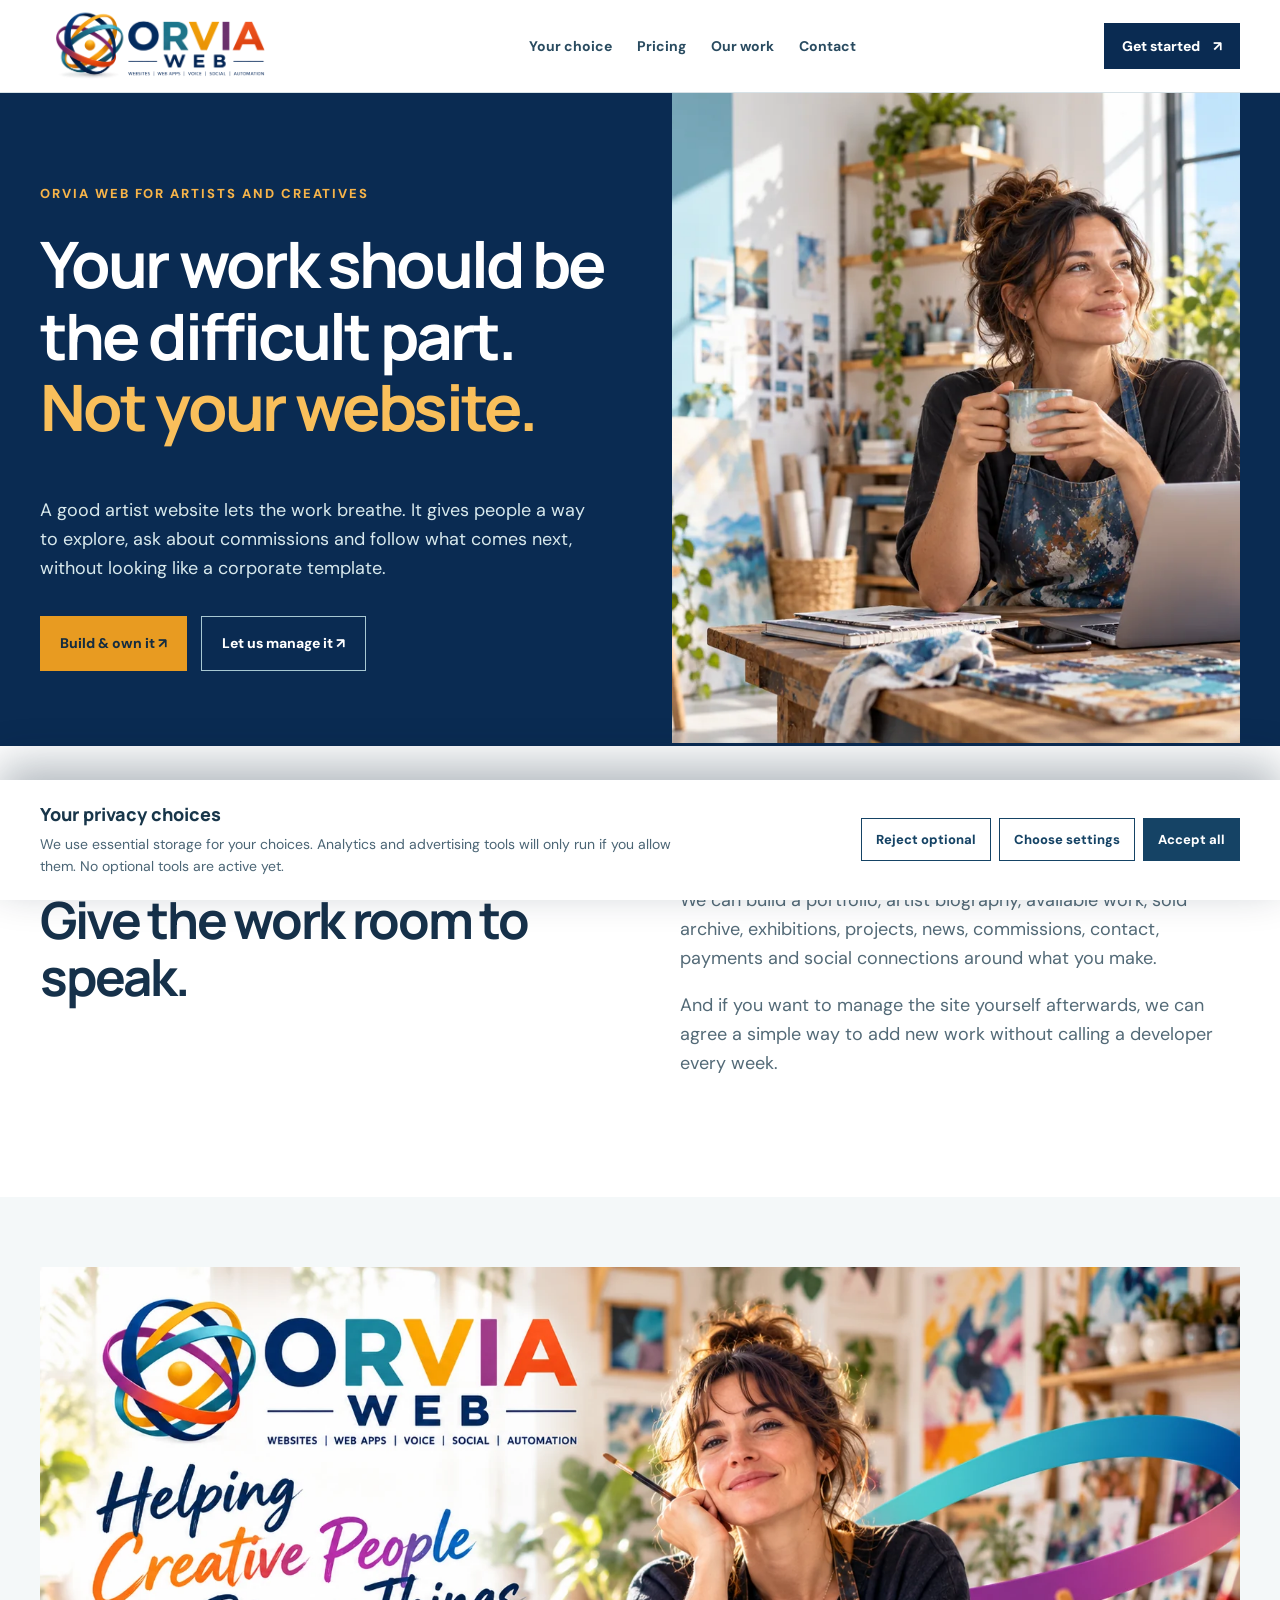
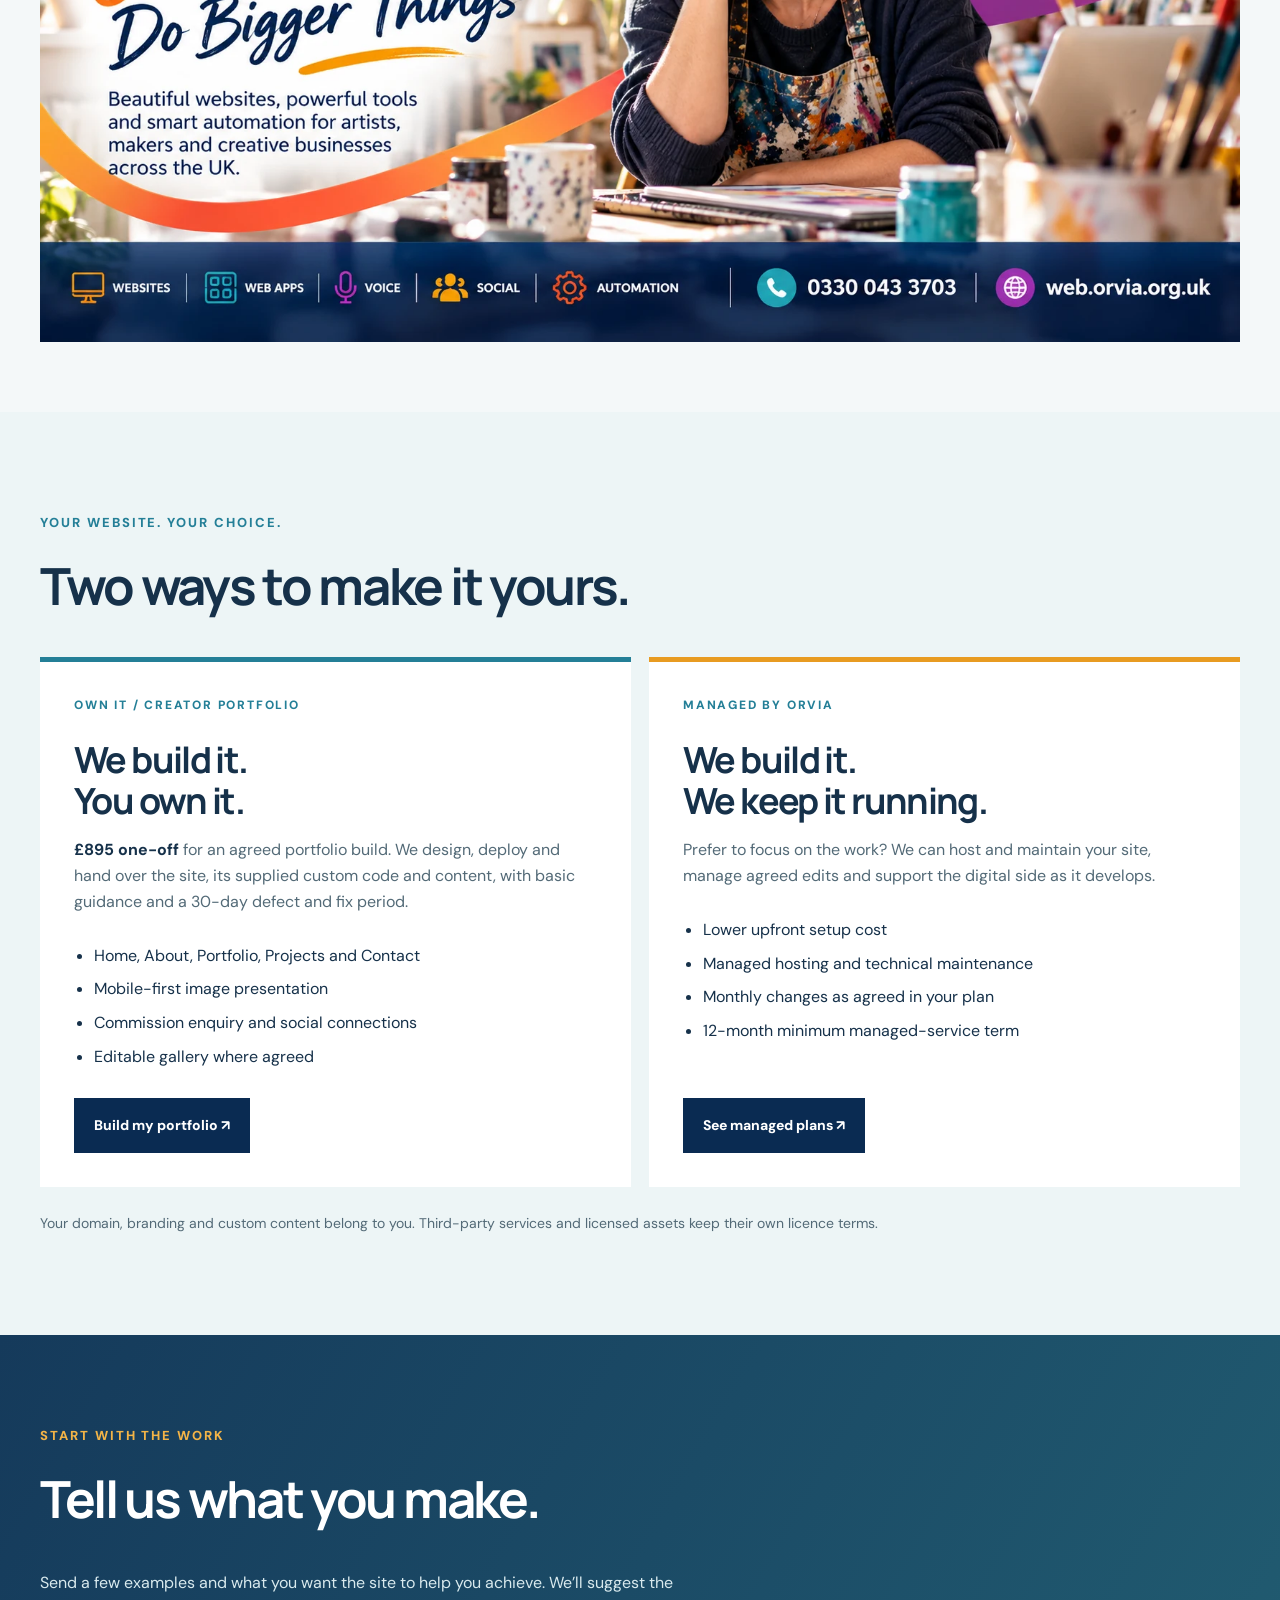
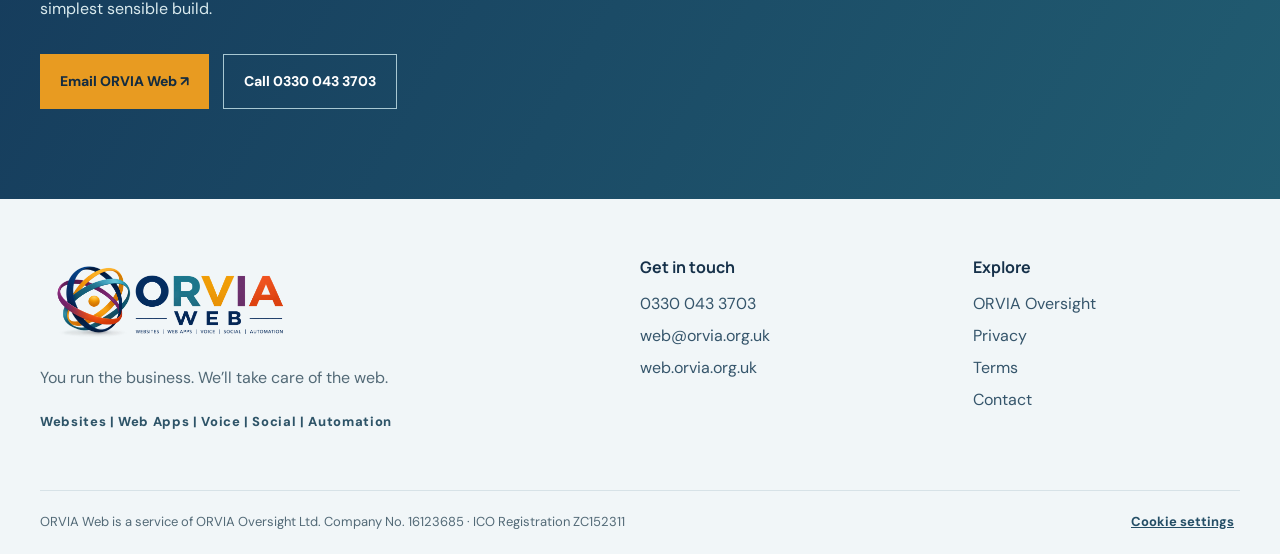
==== artists/index.html @ 0a6bf9ce "Add files via upload" ====
<!doctype html><html lang="en-GB"><head><meta charset="utf-8"><meta name="viewport" content="width=device-width,initial-scale=1"><meta name="theme-color" content="#ffffff"><meta name="description" content="Artist and creative portfolio websites built around the work. Own your site outright or let ORVIA Web manage it for you."><title>Artist & Creative Websites | ORVIA Web</title><link rel="icon" href="../favicon.svg" type="image/svg+xml"><link rel="preconnect" href="https://fonts.googleapis.com"><link rel="preconnect" href="https://fonts.gstatic.com" crossorigin><link href="https://fonts.googleapis.com/css2?family=DM+Sans:wght@400;500;600;700&family=Manrope:wght@400;500;600;700;800&display=swap" rel="stylesheet"><link rel="stylesheet" href="../style.css"></head><body><a class="skip" href="#main">Skip to content</a><header class="site-header"><div class="shell nav-wrap"><a class="brand" href="../" aria-label="ORVIA Web homepage"><img src="../images/orvia-web-logo.png" alt="ORVIA Web — Websites, Web Apps, Voice, Social, Automation" width="2048" height="682"></a><nav aria-label="Main navigation"><a href="../#choices">Your choice</a><a href="../#pricing">Pricing</a><a href="../#work">Our work</a><a href="../#contact">Contact</a></nav><a class="header-cta" href="../#contact">Get started <span aria-hidden="true">↗</span></a></div></header><main id="main"><section class="artist-hero"><div class="shell artist-hero-grid"><div><p class="eyebrow">ORVIA Web for artists and creatives</p><h1>Your work should be the difficult part.<br><em>Not your website.</em></h1><p>A good artist website lets the work breathe. It gives people a way to explore, ask about commissions and follow what comes next, without looking like a corporate template.</p><div class="actions"><a class="button primary" href="#own">Build &amp; own it ↗</a><a class="button light-outline" href="#managed">Let us manage it ↗</a></div></div><img src="../images/creative.webp" alt="Independent artist working from a bright creative studio." width="1672" height="941" fetchpriority="high"></div></section><section class="section artist-intro"><div class="shell intro-grid"><div><p class="eyebrow">A portfolio that can grow with you</p><h2>Give the work room to speak.</h2></div><div><p>We can build a portfolio, artist biography, available work, sold archive, exhibitions, projects, news, commissions, contact, payments and social connections around what you make.</p><p>And if you want to manage the site yourself afterwards, we can agree a simple way to add new work without calling a developer every week.</p></div></div></section><section class="visual-band"><div class="shell"><img src="../images/branded-creative.webp" alt="ORVIA Web graphic: Helping Creative People Do Bigger Things." width="1672" height="941" loading="lazy"></div></section><section class="section artist-routes"><div class="shell"><p class="eyebrow">Your website. Your choice.</p><h2>Two ways to make it yours.</h2><div class="choice-grid artist-choice"><article id="own"><span>OWN IT / CREATOR PORTFOLIO</span><h3>We build it.<br>You own it.</h3><p><strong>£895 one-off</strong> for an agreed portfolio build. We design, deploy and hand over the site, its supplied custom code and content, with basic guidance and a 30-day defect and fix period.</p><ul><li>Home, About, Portfolio, Projects and Contact</li><li>Mobile-first image presentation</li><li>Commission enquiry and social connections</li><li>Editable gallery where agreed</li></ul><a class="button dark" href="mailto:web@orvia.org.uk?subject=Artist%20portfolio%20%E2%80%94%20Own%20It">Build my portfolio ↗</a></article><article id="managed"><span>MANAGED BY ORVIA</span><h3>We build it.<br>We keep it running.</h3><p>Prefer to focus on the work? We can host and maintain your site, manage agreed edits and support the digital side as it develops.</p><ul><li>Lower upfront setup cost</li><li>Managed hosting and technical maintenance</li><li>Monthly changes as agreed in your plan</li><li>12-month minimum managed-service term</li></ul><a class="button dark" href="../#managed">See managed plans ↗</a></article></div><p class="ownership-note">Your domain, branding and custom content belong to you. Third-party services and licensed assets keep their own licence terms.</p></div></section><section class="final-cta"><div class="shell"><p class="eyebrow">Start with the work</p><h2>Tell us what you make.</h2><p>Send a few examples and what you want the site to help you achieve. We’ll suggest the simplest sensible build.</p><div class="actions"><a class="button primary" href="mailto:web@orvia.org.uk?subject=Artist%20website%20enquiry">Email ORVIA Web ↗</a><a class="button light-outline" href="tel:03300433703">Call 0330 043 3703</a></div></div></section></main><footer><div class="shell footer-grid"><div><a href="../" aria-label="ORVIA Web homepage"><img class="footer-logo" src="../images/orvia-web-logo.png" alt="ORVIA Web — Websites, Web Apps, Voice, Social, Automation" width="2048" height="682"></a><p>You run the business. We’ll take care of the web.</p><p class="footer-services">Websites | Web Apps | Voice | Social | Automation</p></div><div><h3>Get in touch</h3><a href="tel:03300433703">0330 043 3703</a><a href="mailto:web@orvia.org.uk">web@orvia.org.uk</a><a href="https://web.orvia.org.uk/">web.orvia.org.uk</a></div><div><h3>Explore</h3><a href="https://orvia.org.uk/">ORVIA Oversight</a><a href="https://orvia.org.uk/privacy">Privacy</a><a href="https://orvia.org.uk/terms">Terms</a><a href="../#contact">Contact</a></div></div><div class="shell legal">ORVIA Web is a service of ORVIA Oversight Ltd. Company No. 16123685 · ICO Registration ZC152311 <button type="button" id="cookie-settings-open">Cookie settings</button></div></footer><div class="cookie-banner" id="cookie-banner" role="region" aria-label="Cookie choices" hidden><div><strong>Your privacy choices</strong><p>We use essential storage for your choices. Analytics and advertising tools will only run if you allow them. No optional tools are active yet.</p></div><div class="cookie-actions"><button type="button" id="cookie-reject">Reject optional</button><button type="button" id="cookie-customise">Choose settings</button><button type="button" id="cookie-accept">Accept all</button></div></div>
<dialog id="cookie-dialog" aria-labelledby="cookie-title"><form method="dialog" class="cookie-form"><h2 id="cookie-title">Cookie settings</h2><p>Essential storage keeps your choice. You can change it at any time. Analytics and advertising integrations are prepared but will not run without consent.</p><label><input type="checkbox" checked disabled> Essential <span>Always on</span></label><label><input type="checkbox" id="consent-analytics"> Analytics <span>Understand site visits</span></label><label><input type="checkbox" id="consent-marketing"> Marketing <span>Measure advertising campaigns</span></label><div class="cookie-dialog-actions"><button type="button" id="cookie-save">Save choices</button><button type="submit">Cancel</button></div></form></dialog>
<script src="../site.js" defer></script></body></html>
---- style.css ----
:root{--navy:#0a2b52;--teal:#247f97;--orange:#e89b21;--purple:#763779;--red:#e9502c;--ink:#16314a;--muted:#536a77;--line:#d7e2e7;--soft:#f4f8f9;--white:#fff}*{box-sizing:border-box}html{scroll-behavior:smooth}body{margin:0;background:#fff;color:var(--ink);font:400 16px/1.62 'DM Sans',Arial,sans-serif}a{color:inherit}img{max-width:100%}button,input,select,textarea{font:inherit}button,a{touch-action:manipulation}h1,h2,h3,p{margin-top:0}h1,h2,h3{font-family:Manrope,Arial,sans-serif;line-height:1.12;letter-spacing:-.045em}h2{font-size:clamp(38px,4vw,58px)}h3{font-size:24px}.shell{width:min(1200px,calc(100% - 64px));margin:auto}.narrow{max-width:760px}.center{text-align:center}.skip{position:absolute;top:-100px;left:10px;background:white;padding:10px;z-index:20}.skip:focus{top:10px}.site-header{background:#fff;border-bottom:1px solid var(--line);position:relative;z-index:5}.nav-wrap{min-height:92px;display:flex;align-items:center;justify-content:space-between;gap:28px}.brand{display:block;flex:0 0 240px}.brand img{display:block;width:100%;height:auto}.site-header nav{display:flex;gap:25px;align-items:center}.site-header nav a{text-decoration:none;font-weight:700;font-size:14px;color:#294b60}.site-header nav a:hover,.inline:hover{color:var(--teal)}.header-cta{background:var(--navy);color:#fff;padding:12px 18px;text-decoration:none;font-weight:800;font-size:14px;white-space:nowrap}.header-cta span{margin-left:10px}.button{display:inline-flex;align-items:center;justify-content:space-between;gap:20px;min-height:55px;padding:13px 20px;font-weight:800;font-size:14px;text-decoration:none;border:0;cursor:pointer;transition:transform .2s,background .2s}.button:hover{transform:translateY(-2px)}.button.primary{background:var(--orange);color:#142c40}.button.primary:hover{background:#ffbd50}.button.secondary{border:1px solid #8aa7b9;color:#fff;background:transparent}.button.dark{background:var(--navy);color:#fff}.button.dark:hover{background:#215077}.eyebrow{color:var(--teal);font-weight:800;letter-spacing:.15em;text-transform:uppercase;font-size:13px;margin-bottom:24px}.section{padding:100px 0}.section-lead{font-size:19px;color:var(--muted)}.hero{background:var(--navy);color:#fff;overflow:hidden}.hero-grid{display:grid;grid-template-columns:1fr .9fr;min-height:620px}.hero-copy{padding:95px 46px 75px 0;position:relative;z-index:1}.hero .eyebrow{color:#f8bb50}.hero h1{font-size:clamp(47px,5.2vw,76px);margin:0 0 28px;max-width:750px}.hero h1 em{font-style:normal;color:#f8bb50}.lead{max-width:590px;font-size:19px;color:#dbe9ed;line-height:1.55}.actions{display:flex;align-items:center;gap:14px;flex-wrap:wrap;margin-top:32px}.hero-contact{display:flex;gap:28px;flex-wrap:wrap;margin-top:68px;font-size:14px;font-weight:700}.hero-contact a{text-decoration:none;border-bottom:1px solid #90b1bd;padding-bottom:3px}.hero-image{position:relative;min-height:500px;overflow:hidden}.hero-image img{position:absolute;inset:0;width:100%;height:100%;object-fit:cover;object-position:58% center}.video-section{background:var(--soft)}.video-section h2{margin-bottom:18px}.video-section h3{color:var(--teal);margin:22px 0 40px}.overview-poster{width:100%;padding:0;border:0;background:#0c2c42;display:block;position:relative;aspect-ratio:16/9;cursor:pointer;overflow:hidden}.overview-poster img{display:block;width:100%;height:100%;object-fit:cover;object-position:center}.overview-poster:after{content:"";position:absolute;inset:0;background:linear-gradient(transparent,#09283e66)}.play{position:absolute;top:50%;left:50%;transform:translate(-50%,-50%);z-index:2;width:88px;height:88px;background:#fff;border-radius:50%;display:grid;place-items:center;color:var(--navy);font-size:24px;padding-left:4px;box-shadow:0 12px 35px #0005}.overview-poster:hover .play{background:#f8bb50}.poster-corner{position:absolute;z-index:2;bottom:20px;left:25px;color:white;font-size:13px;letter-spacing:.14em;font-weight:800}.video-after{display:flex;align-items:center;justify-content:space-between;gap:25px;margin-top:22px}.video-after p{font:800 24px Manrope,sans-serif;letter-spacing:-.04em;margin:0}.section-heading{display:flex;justify-content:space-between;align-items:end;gap:50px;margin-bottom:46px}.section-heading h2{margin:0}.section-heading>p{max-width:335px;color:var(--muted);margin:0}.sectors{background:#fff}.sector-grid{display:grid;grid-template-columns:repeat(2,1fr);gap:20px}.sector-card{background:var(--soft);overflow:hidden}.sector-card img{display:block;width:100%;height:245px;object-fit:cover}.sector-card:nth-child(1) img{object-position:50% 47%}.sector-card:nth-child(4) img{object-position:50% 43%}.sector-card>div{padding:27px 30px 32px}.sector-card span{color:var(--teal);font-size:12px;letter-spacing:.13em;font-weight:800}.sector-card h3{margin:12px 0}.sector-card p{color:var(--muted);margin-bottom:12px}.sector-card small{color:#386075;font-weight:700;font-size:13px}.services{background:#0e3153;color:white}.services .eyebrow{color:#f5b345}.services h2{margin-bottom:45px}.service-grid{display:grid;grid-template-columns:repeat(5,1fr);border-top:1px solid #8eafc0;border-bottom:1px solid #8eafc0}.service-grid article{padding:30px 20px 35px;border-right:1px solid #5b8299}.service-grid article:first-child{padding-left:0}.service-grid article:last-child{border:0}.service-icon{display:inline-grid;place-items:center;border:1px solid #8eb0bd;color:#f8bd57;width:48px;height:48px;font-size:25px;font-weight:600}.service-grid h3{font-size:21px;margin:28px 0 10px}.service-grid p{color:#cce0e8;font-size:15px;margin:0}.services-end{color:#cce0e8;margin:30px 0 0}.visual-band{padding:70px 0;background:#f4f8f9}.visual-band img{display:block;width:100%;height:auto}.visual-caption{display:flex;justify-content:space-between;align-items:center;gap:35px;padding:25px 0 0}.visual-caption .eyebrow{margin:0 0 4px}.visual-caption p:last-child{margin:0;max-width:560px}.feature-grid{display:grid;grid-template-columns:.9fr 1.1fr;gap:55px;align-items:center}.feature-copy p:not(.eyebrow){color:var(--muted);max-width:500px}.feature-copy h2{margin-bottom:25px}.feature-img{display:block;width:100%;height:auto;box-shadow:0 18px 45px #0a2b5215}.inline{font-weight:800;text-decoration:none;padding:10px 0}.charity{background:#f1f7f8}.reverse{grid-template-columns:1.1fr .9fr}.statement{background:#fff;padding:70px 0}.statement img{display:block;width:100%;height:auto}.pricing{background:#f4f8f9}.price-grid{display:grid;grid-template-columns:repeat(3,minmax(0,1fr));gap:15px}.price-card{background:#fff;border:1px solid var(--line);padding:28px;display:flex;flex-direction:column;min-height:650px}.price-card.featured{border-top:5px solid var(--orange);padding-top:24px}.plan-label{font-size:12px;letter-spacing:.13em;font-weight:800;color:var(--teal);margin-bottom:24px}.price-card h3{margin:0 0 12px}.price-card>p{color:var(--muted);line-height:1.5}.price{display:flex;align-items:baseline;gap:10px;margin-top:20px}.price strong{font:800 48px/1 Manrope,sans-serif;letter-spacing:-.06em}.price span{color:var(--muted)}.price.quote strong{font-size:35px}.monthly{font-weight:800;padding:10px 0 23px;border-bottom:1px solid var(--line)}.price-card ul{padding-left:20px;margin:24px 0 28px;flex:1}.price-card li{margin-bottom:10px;line-height:1.42}.price-card li::marker{color:var(--orange)}.plan-note,.price-disclaimer{color:var(--muted);font-size:13px;line-height:1.45}.plan-note{margin:15px 0 0}.price-disclaimer{margin:20px 0 0}.work{background:#fff}.work-grid{display:grid;grid-template-columns:repeat(6,minmax(0,1fr));gap:15px}.work-grid a{grid-column:span 2;background:#143a5a;color:#fff;min-height:260px;padding:27px;display:flex;flex-direction:column;justify-content:space-between;position:relative;text-decoration:none;overflow:hidden;transition:transform .2s}.work-grid a:hover{transform:translateY(-4px)}.work-grid a:nth-child(2){background:#dceeea;color:var(--ink)}.work-grid a:nth-child(3){background:#e9e5f1;color:var(--ink)}.work-grid a:nth-child(4){background:#dceaf0;color:var(--ink);grid-column:span 3}.work-grid a:nth-child(5){background:#294e65;grid-column:span 3}.work-grid a:after{content:"";width:185px;height:185px;border:1px solid currentColor;border-radius:50%;opacity:.18;position:absolute;right:-30px;top:42px}.work-grid span{font-size:12px;letter-spacing:.12em;font-weight:800}.work-grid strong{font:800 30px/1.15 Manrope,sans-serif;letter-spacing:-.05em;position:relative;z-index:1}.work-grid small{font-size:14px;font-weight:700;overflow-wrap:anywhere}.process{background:#e8f0f1}.process h2{margin-bottom:42px}.steps{display:grid;grid-template-columns:repeat(4,1fr);gap:20px}.steps>div{border-top:2px solid var(--navy);padding-top:18px}.steps span{color:var(--teal);font-weight:800;font-size:13px}.steps h3{margin:28px 0 10px}.steps p{color:var(--muted)}.contact{background:var(--navy);color:white}.contact-heading{display:grid;grid-template-columns:.85fr 1.15fr;gap:80px}.contact .eyebrow{color:#f6b749}.contact h2{margin-bottom:22px}.contact-heading>div>p:not(.eyebrow){color:#d7e8ed;max-width:400px}.contact-links{display:flex;flex-direction:column;align-items:flex-start;gap:8px;margin-top:35px}.contact-links a{text-decoration:none;font-weight:800;color:#f6ba55}.contact form{background:#fff;color:var(--ink);padding:32px}.field-row{display:grid;grid-template-columns:1fr 1fr;gap:16px}.contact label{display:block;font-size:14px;font-weight:800;margin-bottom:15px}.contact input,.contact select,.contact textarea{width:100%;display:block;padding:11px 12px;border:1px solid #adbec5;background:white;border-radius:0;margin-top:6px;color:var(--ink);font-weight:400;min-height:45px}.contact textarea{resize:vertical}.contact input:focus,.contact select:focus,.contact textarea:focus{outline:2px solid var(--teal);outline-offset:1px}.form-note{font-size:13px;color:var(--muted);margin:10px 0 0}footer{background:#f1f6f8;padding:60px 0 22px}.footer-grid{display:grid;grid-template-columns:2fr 1fr 1fr;gap:65px}.footer-logo{display:block;width:260px;height:auto}.footer-grid p{color:var(--muted);margin-top:20px}.footer-grid h3{font-size:16px;letter-spacing:0;margin-bottom:15px}.footer-grid a:not(:first-child){display:block;text-decoration:none;color:#35556b;margin:6px 0}.legal{border-top:1px solid var(--line);padding-top:20px;margin-top:45px;color:var(--muted);font-size:13px}dialog{max-width:min(920px,calc(100% - 30px));padding:0;border:0;box-shadow:0 25px 90px #0008}dialog::backdrop{background:#071a2bcb}.dialog-close{position:absolute;right:10px;top:10px;z-index:2;width:42px;height:42px;background:#fff;border:0;font-size:28px;cursor:pointer}.dialog-visual{display:grid;grid-template-columns:1fr 1fr}.dialog-visual img{width:100%;height:100%;object-fit:cover}.dialog-visual>div{padding:55px 35px}.dialog-visual h2{font-size:37px}.dialog-visual p:not(.eyebrow){color:var(--muted)}@media(max-width:1050px){.brand{flex-basis:200px}.site-header nav{gap:15px}.hero-grid{grid-template-columns:1fr .75fr}.hero h1{font-size:55px}.service-grid{grid-template-columns:repeat(3,1fr)}.service-grid article:nth-child(3){border-right:0}.service-grid article:nth-child(n+4){border-top:1px solid #5b8299}.price-card{padding:22px}.price strong{font-size:40px}}@media(max-width:760px){.shell{width:min(100% - 36px,620px)}.nav-wrap{min-height:72px}.brand{flex-basis:165px}.site-header nav{display:none}.header-cta{padding:10px 12px}.section{padding:72px 0}.hero-grid,.feature-grid,.reverse,.contact-heading{grid-template-columns:1fr;gap:30px}.hero-copy{padding:65px 0 50px}.hero h1{font-size:clamp(43px,10vw,62px)}.hero-contact{margin-top:38px}.hero-image{min-height:340px;margin:0 -18px}.hero-image img{object-position:center 38%}.section-heading{display:block}.section-heading>p{margin-top:20px}.sector-grid{grid-template-columns:1fr}.service-grid{grid-template-columns:repeat(2,1fr)}.service-grid article:nth-child(3){border-right:1px solid #5b8299}.service-grid article:nth-child(2n){border-right:0}.service-grid article:nth-child(n+3){border-top:1px solid #5b8299}.visual-caption{display:block}.visual-caption .button{margin-top:20px}.feature-copy{order:0}.feature-img{order:1}.reverse .feature-img{order:1}.price-grid{grid-template-columns:1fr}.price-card{min-height:0;padding:28px}.work-grid{grid-template-columns:repeat(2,1fr)}.work-grid a,.work-grid a:nth-child(4),.work-grid a:nth-child(5){grid-column:span 1;min-height:235px}.work-grid a:last-child{grid-column:span 2}.steps{grid-template-columns:repeat(2,1fr)}.footer-grid{grid-template-columns:1fr 1fr;gap:35px}.footer-grid>div:first-child{grid-column:1/-1}.dialog-visual{grid-template-columns:1fr}.dialog-visual img{height:260px}.dialog-visual>div{padding:30px}.video-after{align-items:flex-start;flex-direction:column}}@media(max-width:480px){.header-cta{font-size:13px}.brand{flex-basis:150px}.header-cta span{display:none}.hero h1{font-size:43px}.lead{font-size:18px}.hero .actions{align-items:stretch}.hero .button{flex:1}.hero-contact{gap:8px 20px}.video-section h3{font-size:21px}.play{width:64px;height:64px;font-size:18px}.sector-card img{height:210px}.service-grid{grid-template-columns:1fr}.service-grid article{border-right:0!important;border-top:1px solid #5b8299;padding:20px 0}.service-grid article:first-child{border-top:0}.service-grid h3{margin:12px 0}.work-grid{grid-template-columns:1fr}.work-grid a,.work-grid a:nth-child(4),.work-grid a:nth-child(5),.work-grid a:last-child{grid-column:span 1;min-height:205px}.field-row{grid-template-columns:1fr;gap:0}.footer-grid{grid-template-columns:1fr}.footer-grid>div:first-child{grid-column:auto}}
.overview-poster .poster-scene{display:block;width:100%;height:100%;object-fit:cover;object-position:center}.poster-logo{position:absolute;z-index:2;bottom:17px;left:18px;background:white;width:185px;padding:5px 8px}.poster-logo img{height:auto;width:100%;display:block}.statement-mobile{display:none}@media(max-width:600px){.statement img{display:none}.statement-mobile{display:block;background:#e9f2f4;padding:35px 25px}.statement-mobile h2{font-size:38px}.statement-mobile p:last-child{font-weight:700;color:#315a70}.poster-logo{width:130px}}
.film-wrap{width:100%;max-width:1200px;margin:auto;aspect-ratio:16/9;border-radius:18px;overflow:hidden;background:#0a2b52;box-shadow:0 25px 55px #0a2b5220}.film-wrap video{display:block;width:100%;height:100%;object-fit:cover}.video-section .section-lead{margin:0 0 8px}.service-journey{display:grid;grid-template-columns:repeat(4,1fr);gap:12px;margin-top:32px}.service-journey>div{border:1px solid #5b8299;padding:17px;display:flex;flex-direction:column;gap:3px}.service-journey strong{text-transform:uppercase;color:#f5b345;font-size:13px;letter-spacing:.12em}.service-journey span{font-size:14px;color:#dbe9ed}.stripe-note{font-size:13px;color:#436778!important;margin:12px 0 0}.contact-buttons{display:flex;flex-wrap:wrap;gap:10px;margin:27px 0}.contact-buttons .button{min-height:45px}.button.outline{border:1px solid #8eafc0;color:white;background:transparent}.button.outline:hover{background:#ffffff17}.footer-services{font-weight:800;color:#2e5468!important;font-size:13px;letter-spacing:.05em}.legal{display:flex;justify-content:space-between;gap:20px;align-items:center}.legal button{border:0;background:none;color:#244e66;text-decoration:underline;cursor:pointer;font:700 13px 'DM Sans',Arial,sans-serif;white-space:nowrap}.cookie-banner{position:fixed;z-index:30;bottom:0;left:0;right:0;background:#fff;color:#18364a;box-shadow:0 -15px 45px #051e3150;padding:22px max(24px,calc((100vw - 1200px)/2));display:flex;gap:40px;justify-content:space-between;align-items:center}.cookie-banner[hidden]{display:none}.cookie-banner strong{font:800 18px Manrope,Arial,sans-serif}.cookie-banner p{font-size:14px;margin:4px 0 0;max-width:670px;color:#4b6575}.cookie-actions{display:flex;gap:8px;flex-wrap:wrap;justify-content:flex-end;flex-shrink:0}.cookie-actions button,.cookie-dialog-actions button{border:1px solid #154365;padding:10px 14px;background:white;color:#154365;font-weight:800;font-size:13px;cursor:pointer}.cookie-actions button:last-child,.cookie-dialog-actions button:first-child{background:#154365;color:white}#cookie-dialog{width:min(540px,calc(100% - 30px));padding:0;border:0;border-radius:6px;box-shadow:0 25px 90px #0007}#cookie-dialog::backdrop{background:#071a2bbd}.cookie-form{padding:28px}.cookie-form h2{font-size:30px}.cookie-form p{color:#526b78}.cookie-form label{display:flex;align-items:center;gap:10px;border-top:1px solid #d9e3e8;padding:14px 0;font-weight:800}.cookie-form label span{margin-left:auto;font-size:13px;color:#617582;font-weight:500}.cookie-form input{width:18px;height:18px;accent-color:#1e7893}.cookie-dialog-actions{display:flex;gap:10px;margin-top:20px}@media(max-width:760px){.service-journey{grid-template-columns:repeat(2,1fr)}.cookie-banner{display:block;padding:20px}.cookie-actions{justify-content:flex-start;margin-top:15px}}@media(max-width:480px){.service-journey{grid-template-columns:1fr}.cookie-actions button{flex:1}.cookie-form label{align-items:flex-start;flex-wrap:wrap}.cookie-form label span{width:100%;margin-left:28px}}
.story{background:#fff}.story-grid{display:grid;grid-template-columns:1fr 1fr;gap:95px;align-items:start}.story-grid h2{margin-bottom:24px}.story-grid>div:last-child{padding-top:40px;color:var(--muted);font-size:18px}.story-grid>div:last-child strong{color:var(--ink)}.story-punch{font:800 25px Manrope,Arial,sans-serif;color:var(--teal)}.choices{background:#edf5f6}.choice-grid{display:grid;grid-template-columns:repeat(2,minmax(0,1fr));gap:18px}.choice-grid article{background:#fff;padding:34px;border-top:5px solid var(--teal);display:flex;flex-direction:column;align-items:flex-start}.choice-grid article:nth-child(2){border-color:var(--orange)}.choice-grid article>span{color:var(--teal);font-size:12px;font-weight:800;letter-spacing:.15em}.choice-grid h3{font-size:36px;margin:25px 0 16px}.choice-grid p{color:var(--muted)}.choice-grid ul{padding-left:20px;margin:12px 0 20px}.choice-grid li{margin-bottom:8px}.choice-grid .button{margin-top:auto}.choice-grid .choice-note{font-size:13px;margin-bottom:25px}.choice-grid .choice-growth{grid-column:1/-1;background:#153a5b;color:white;border-color:var(--purple);min-height:200px}.choice-grid .choice-growth>span{color:#e7afdf}.choice-grid .choice-growth h3{margin:20px 0 10px}.choice-grid .choice-growth p{color:#d5e7ef}.choice-grid .choice-growth .inline{color:#fff;margin-top:8px}.ownership-note{color:var(--muted);font-size:14px;margin:25px 0 0}.sector-link{display:inline-block;font-weight:800;margin-top:12px;color:#1d7186;text-decoration:none}.pricing-jump{display:flex;gap:10px;margin:-12px 0 45px}.pricing-jump a{display:inline-block;padding:10px 17px;background:#dbe9ee;color:#113a56;font-weight:800;text-decoration:none}.pricing-jump a:hover{background:#c4e2e9}.pricing-route{scroll-margin-top:25px;margin-top:55px}.pricing-route>.eyebrow{margin-bottom:14px}.pricing-route>h3{font-size:36px;margin:0 0 10px}.pricing-route>p:not(.eyebrow){color:var(--muted);max-width:730px}.pricing-route .price-grid{margin-top:28px}.price-grid.four{grid-template-columns:repeat(4,minmax(0,1fr))}.price-grid.four .price-card{min-height:610px;padding:23px}.price-grid.four .price strong{font-size:39px}.price-grid.four .price.quote strong{font-size:30px}.price-grid.four .price-card>p{font-size:15px}.price-grid.four .price-card ul{font-size:14px}.pricing-route#managed{padding-top:45px;border-top:1px solid #d0dde3}.systems{background:#fff}.growth-path{display:grid;grid-template-columns:repeat(4,1fr);gap:8px;margin:36px 0 75px}.growth-path span{background:#e7f2f3;padding:16px 10px;text-align:center;font-weight:800;color:#1c5e72;text-transform:uppercase;font-size:13px;letter-spacing:.08em}.crm-grid{display:grid;grid-template-columns:1fr 1fr;gap:70px;align-items:center}.crm-grid h3{font-size:39px}.crm-grid p{color:var(--muted)}.crm-price{display:grid;gap:3px;margin:27px 0}.crm-price strong{font:800 20px Manrope,Arial,sans-serif}.crm-price span{font-size:14px;color:var(--muted)}.crm-panel{background:#143a5b;color:white;padding:35px}.crm-panel .panel-label{font-size:12px;letter-spacing:.15em;font-weight:800;color:#f8ba4f;text-transform:uppercase}.crm-panel ol{list-style:none;counter-reset:step;display:grid;grid-template-columns:1fr 1fr;gap:10px;padding:0;margin:20px 0}.crm-panel li{background:#ffffff16;padding:10px 12px;font-weight:700;font-size:14px}.crm-panel li:before{counter-increment:step;content:counter(step, decimal-leading-zero) ' / ';color:#f8ba4f;margin-right:5px}.crm-panel p:last-child{color:#d6e9ef;margin:20px 0 0}.journey{background:#e9f2f4}.journey h2{margin-bottom:38px}.journey-grid{display:grid;grid-template-columns:repeat(3,1fr);gap:16px}.journey-grid>div{background:white;padding:25px;min-height:190px}.journey-grid span{font-weight:800;color:var(--teal);font-size:13px}.journey-grid h3{margin:20px 0 8px}.journey-grid p{color:var(--muted);margin:0}.faq{background:#fff}.faq-grid{display:grid;grid-template-columns:.8fr 1.2fr;gap:85px}.questions details{border-bottom:1px solid var(--line)}.questions details:first-child{border-top:1px solid var(--line)}.questions summary{font-weight:800;font-size:18px;cursor:pointer;padding:20px 35px 20px 0;list-style:none;position:relative}.questions summary::-webkit-details-marker{display:none}.questions summary:after{content:'+';position:absolute;right:0;top:16px;font-size:25px;font-weight:400}.questions details[open] summary:after{content:'−'}.questions details p{color:var(--muted);padding:0 30px 20px 0;margin:0}.final-cta{background:linear-gradient(120deg,#153a5b,#215c71);color:white;padding:90px 0}.final-cta .eyebrow{color:#f3b447}.final-cta h2{max-width:800px}.final-cta>div>p:not(.eyebrow){color:#d9eaee;max-width:680px}.button.light-outline{border:1px solid #a8c8d2;color:white;background:transparent}.button.light-outline:hover{background:#ffffff18}.cta-contact{display:flex;gap:30px;flex-wrap:wrap;margin-top:35px}.cta-contact a{font-weight:800;text-decoration:none;color:#f4ba55}.artist-hero{background:var(--navy);color:white}.artist-hero-grid{display:grid;grid-template-columns:1fr .9fr;min-height:570px}.artist-hero-grid>div{padding:90px 35px 75px 0}.artist-hero .eyebrow{color:#f7b449}.artist-hero h1{font-size:clamp(46px,5vw,70px)}.artist-hero h1 em{font-style:normal;color:#f9bf5b}.artist-hero p:not(.eyebrow){color:#d8e9ed;font-size:18px;max-width:550px}.artist-hero-grid>img{width:100%;height:100%;max-height:650px;object-fit:cover;object-position:center}.artist-intro{background:#fff}.intro-grid{display:grid;grid-template-columns:1fr 1fr;gap:80px}.intro-grid>div:last-child{padding-top:40px;color:var(--muted);font-size:18px}.artist-routes{background:#edf5f6}.artist-choice{margin-top:40px}.artist-choice article{min-height:500px}.artist-choice article>p strong{color:var(--ink)}@media(max-width:1100px){.price-grid.four{grid-template-columns:repeat(2,1fr)}.price-grid.four .price-card{min-height:510px}}@media(max-width:760px){.story-grid,.crm-grid,.faq-grid,.intro-grid,.artist-hero-grid{grid-template-columns:1fr;gap:25px}.story-grid>div:last-child,.intro-grid>div:last-child{padding-top:0}.choice-grid{grid-template-columns:1fr}.choice-grid .choice-growth{grid-column:auto}.choice-grid article{padding:27px}.growth-path{grid-template-columns:repeat(2,1fr);margin-bottom:55px}.journey-grid{grid-template-columns:repeat(2,1fr)}.artist-hero-grid>div{padding:65px 0 45px}.artist-hero-grid>img{height:350px;margin:0 -18px;width:calc(100% + 36px)}.artist-hero h1{font-size:48px}}@media(max-width:480px){.price-grid.four{grid-template-columns:1fr}.price-grid.four .price-card{min-height:0}.journey-grid{grid-template-columns:1fr}.crm-panel ol{grid-template-columns:1fr}.pricing-jump{flex-wrap:wrap}.artist-hero h1{font-size:41px}.final-cta .actions{align-items:stretch;flex-direction:column}.final-cta .button{width:100%}}
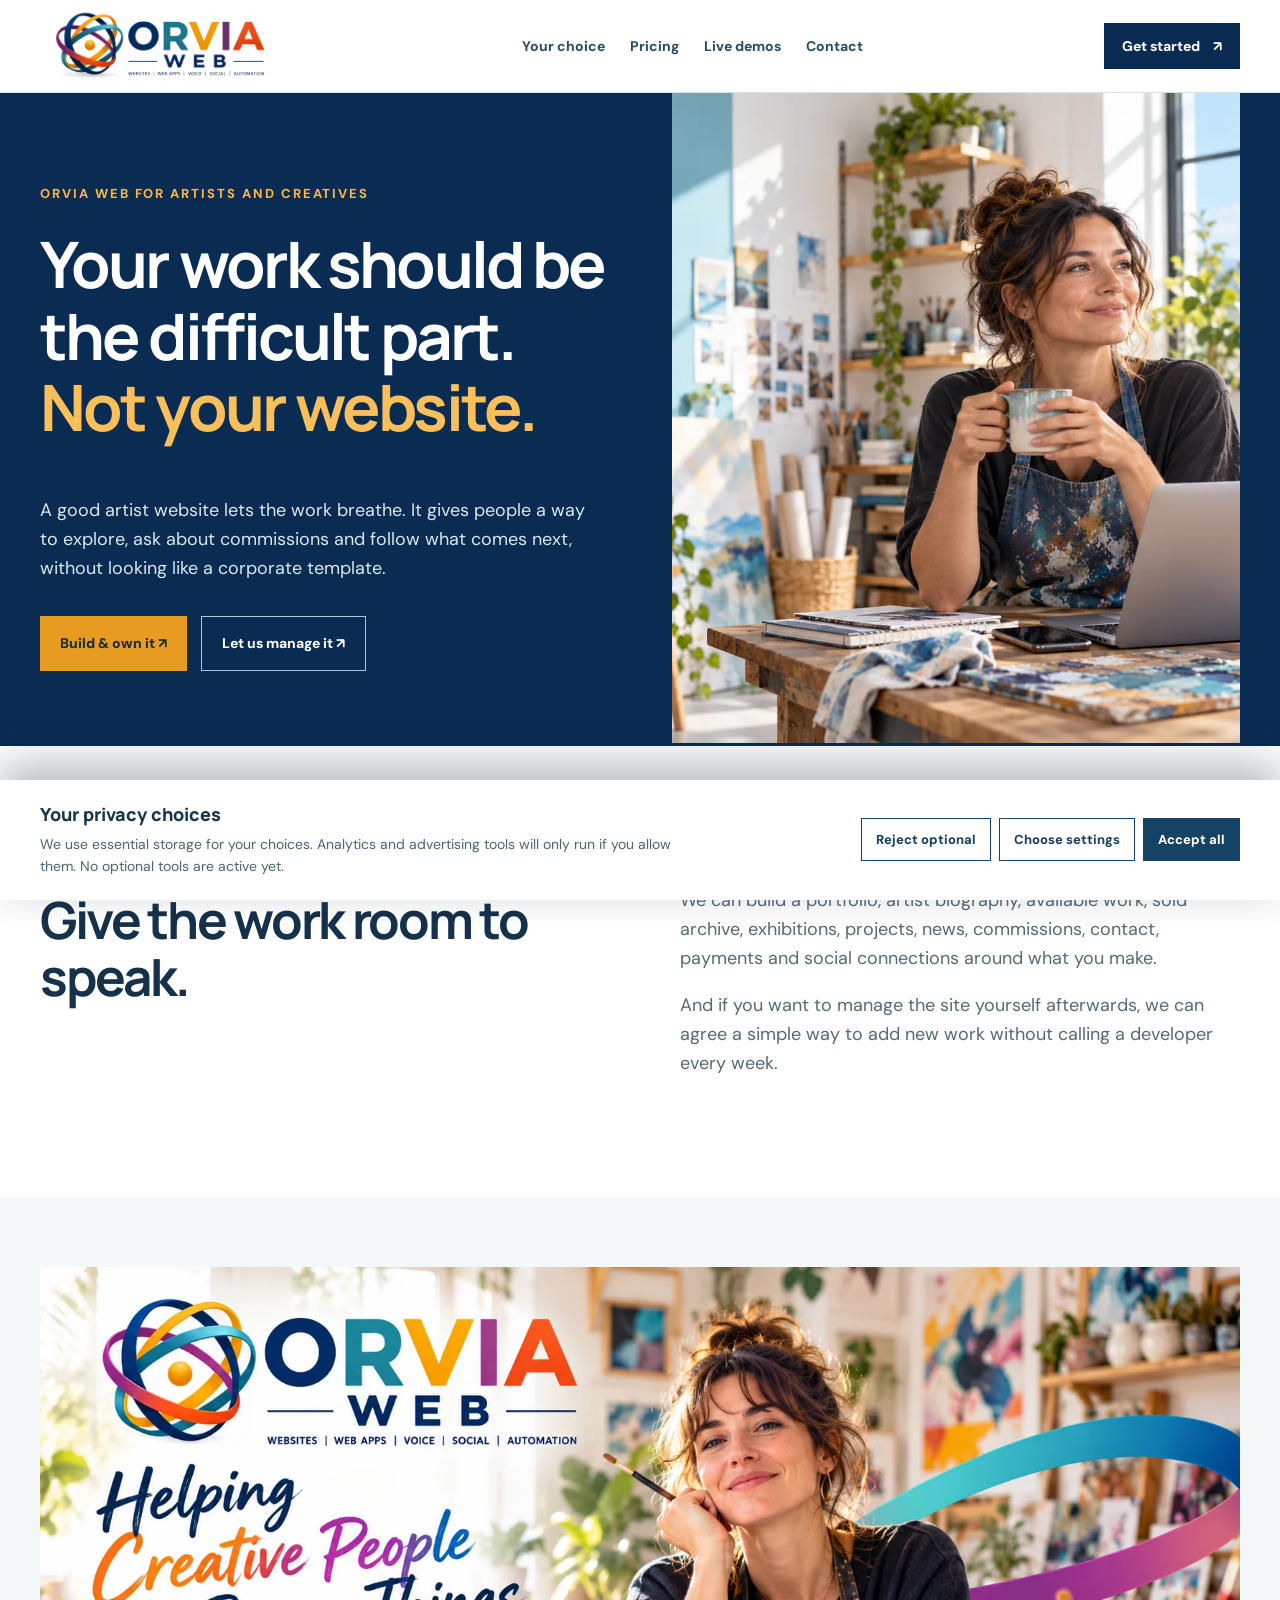
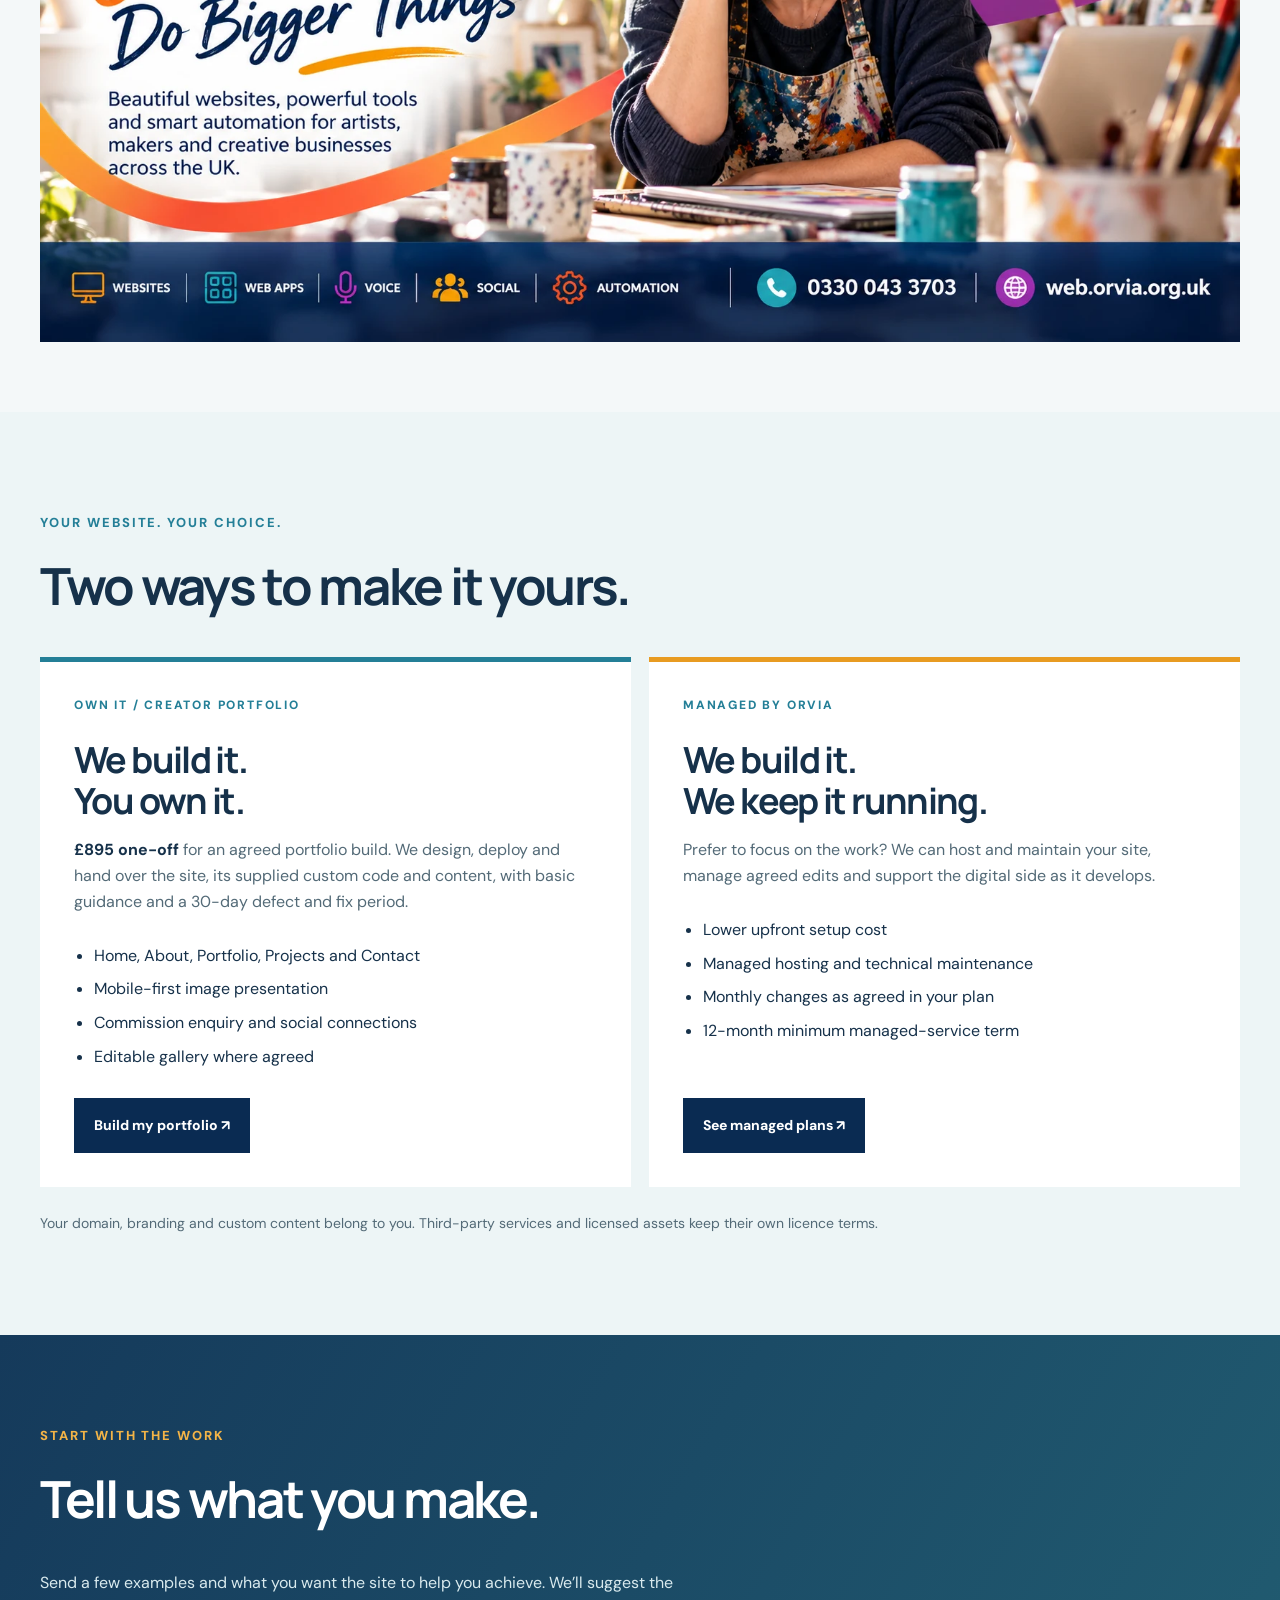
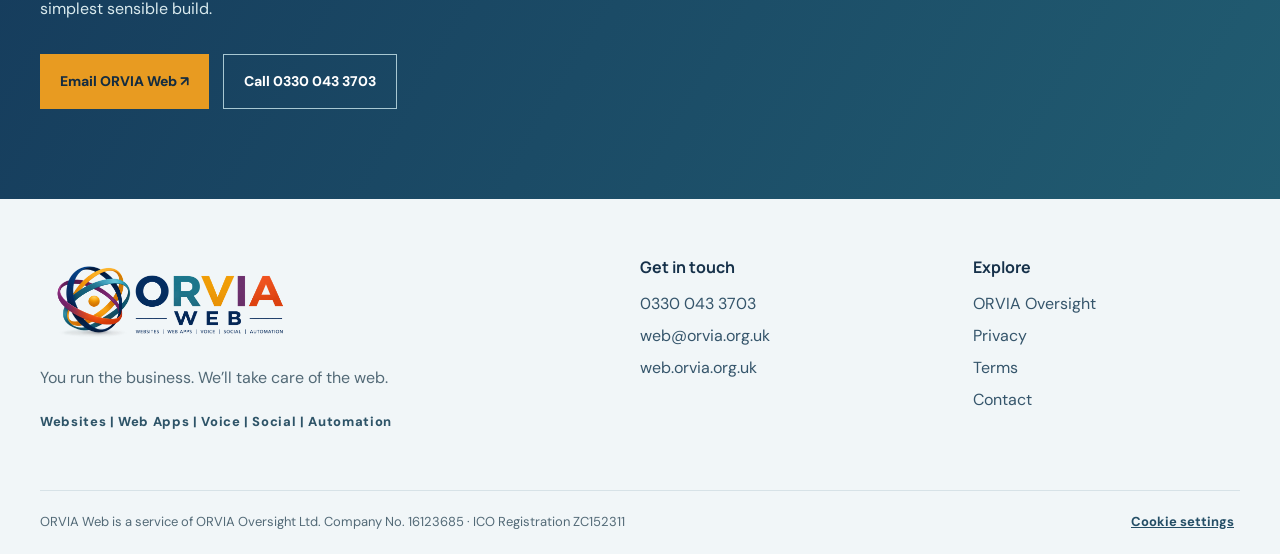
==== commit 3a6c6493: "Add artist page social metadata and live demo navigation" ====
--- a/artists/index.html
+++ b/artists/index.html
@@ -1,3 +1,3 @@
-<!doctype html><html lang="en-GB"><head><meta charset="utf-8"><meta name="viewport" content="width=device-width,initial-scale=1"><meta name="theme-color" content="#ffffff"><meta name="description" content="Artist and creative portfolio websites built around the work. Own your site outright or let ORVIA Web manage it for you."><title>Artist & Creative Websites | ORVIA Web</title><link rel="icon" href="../favicon.svg" type="image/svg+xml"><link rel="preconnect" href="https://fonts.googleapis.com"><link rel="preconnect" href="https://fonts.gstatic.com" crossorigin><link href="https://fonts.googleapis.com/css2?family=DM+Sans:wght@400;500;600;700&family=Manrope:wght@400;500;600;700;800&display=swap" rel="stylesheet"><link rel="stylesheet" href="../style.css"></head><body><a class="skip" href="#main">Skip to content</a><header class="site-header"><div class="shell nav-wrap"><a class="brand" href="../" aria-label="ORVIA Web homepage"><img src="../images/orvia-web-logo.png" alt="ORVIA Web — Websites, Web Apps, Voice, Social, Automation" width="2048" height="682"></a><nav aria-label="Main navigation"><a href="../#choices">Your choice</a><a href="../#pricing">Pricing</a><a href="../#work">Our work</a><a href="../#contact">Contact</a></nav><a class="header-cta" href="../#contact">Get started <span aria-hidden="true">↗</span></a></div></header><main id="main"><section class="artist-hero"><div class="shell artist-hero-grid"><div><p class="eyebrow">ORVIA Web for artists and creatives</p><h1>Your work should be the difficult part.<br><em>Not your website.</em></h1><p>A good artist website lets the work breathe. It gives people a way to explore, ask about commissions and follow what comes next, without looking like a corporate template.</p><div class="actions"><a class="button primary" href="#own">Build &amp; own it ↗</a><a class="button light-outline" href="#managed">Let us manage it ↗</a></div></div><img src="../images/creative.webp" alt="Independent artist working from a bright creative studio." width="1672" height="941" fetchpriority="high"></div></section><section class="section artist-intro"><div class="shell intro-grid"><div><p class="eyebrow">A portfolio that can grow with you</p><h2>Give the work room to speak.</h2></div><div><p>We can build a portfolio, artist biography, available work, sold archive, exhibitions, projects, news, commissions, contact, payments and social connections around what you make.</p><p>And if you want to manage the site yourself afterwards, we can agree a simple way to add new work without calling a developer every week.</p></div></div></section><section class="visual-band"><div class="shell"><img src="../images/branded-creative.webp" alt="ORVIA Web graphic: Helping Creative People Do Bigger Things." width="1672" height="941" loading="lazy"></div></section><section class="section artist-routes"><div class="shell"><p class="eyebrow">Your website. Your choice.</p><h2>Two ways to make it yours.</h2><div class="choice-grid artist-choice"><article id="own"><span>OWN IT / CREATOR PORTFOLIO</span><h3>We build it.<br>You own it.</h3><p><strong>£895 one-off</strong> for an agreed portfolio build. We design, deploy and hand over the site, its supplied custom code and content, with basic guidance and a 30-day defect and fix period.</p><ul><li>Home, About, Portfolio, Projects and Contact</li><li>Mobile-first image presentation</li><li>Commission enquiry and social connections</li><li>Editable gallery where agreed</li></ul><a class="button dark" href="mailto:web@orvia.org.uk?subject=Artist%20portfolio%20%E2%80%94%20Own%20It">Build my portfolio ↗</a></article><article id="managed"><span>MANAGED BY ORVIA</span><h3>We build it.<br>We keep it running.</h3><p>Prefer to focus on the work? We can host and maintain your site, manage agreed edits and support the digital side as it develops.</p><ul><li>Lower upfront setup cost</li><li>Managed hosting and technical maintenance</li><li>Monthly changes as agreed in your plan</li><li>12-month minimum managed-service term</li></ul><a class="button dark" href="../#managed">See managed plans ↗</a></article></div><p class="ownership-note">Your domain, branding and custom content belong to you. Third-party services and licensed assets keep their own licence terms.</p></div></section><section class="final-cta"><div class="shell"><p class="eyebrow">Start with the work</p><h2>Tell us what you make.</h2><p>Send a few examples and what you want the site to help you achieve. We’ll suggest the simplest sensible build.</p><div class="actions"><a class="button primary" href="mailto:web@orvia.org.uk?subject=Artist%20website%20enquiry">Email ORVIA Web ↗</a><a class="button light-outline" href="tel:03300433703">Call 0330 043 3703</a></div></div></section></main><footer><div class="shell footer-grid"><div><a href="../" aria-label="ORVIA Web homepage"><img class="footer-logo" src="../images/orvia-web-logo.png" alt="ORVIA Web — Websites, Web Apps, Voice, Social, Automation" width="2048" height="682"></a><p>You run the business. We’ll take care of the web.</p><p class="footer-services">Websites | Web Apps | Voice | Social | Automation</p></div><div><h3>Get in touch</h3><a href="tel:03300433703">0330 043 3703</a><a href="mailto:web@orvia.org.uk">web@orvia.org.uk</a><a href="https://web.orvia.org.uk/">web.orvia.org.uk</a></div><div><h3>Explore</h3><a href="https://orvia.org.uk/">ORVIA Oversight</a><a href="https://orvia.org.uk/privacy">Privacy</a><a href="https://orvia.org.uk/terms">Terms</a><a href="../#contact">Contact</a></div></div><div class="shell legal">ORVIA Web is a service of ORVIA Oversight Ltd. Company No. 16123685 · ICO Registration ZC152311 <button type="button" id="cookie-settings-open">Cookie settings</button></div></footer><div class="cookie-banner" id="cookie-banner" role="region" aria-label="Cookie choices" hidden><div><strong>Your privacy choices</strong><p>We use essential storage for your choices. Analytics and advertising tools will only run if you allow them. No optional tools are active yet.</p></div><div class="cookie-actions"><button type="button" id="cookie-reject">Reject optional</button><button type="button" id="cookie-customise">Choose settings</button><button type="button" id="cookie-accept">Accept all</button></div></div>
+<!doctype html><html lang="en-GB"><head><meta charset="utf-8"><meta name="viewport" content="width=device-width,initial-scale=1"><meta name="theme-color" content="#ffffff"><meta name="description" content="Artist and creative portfolio websites built around the work. Own your site outright or let ORVIA Web manage it for you."><link rel="canonical" href="https://web.orvia.org.uk/artists/"><meta property="og:type" content="website"><meta property="og:url" content="https://web.orvia.org.uk/artists/"><meta property="og:title" content="Artist & Creative Websites | ORVIA Web"><meta property="og:description" content="Portfolio websites designed around the work, with Own It and managed options from ORVIA Web."><meta property="og:image" content="https://web.orvia.org.uk/images/branded-creative.webp"><meta name="twitter:card" content="summary_large_image"><title>Artist & Creative Websites | ORVIA Web</title><link rel="icon" href="../favicon.svg" type="image/svg+xml"><link rel="preconnect" href="https://fonts.googleapis.com"><link rel="preconnect" href="https://fonts.gstatic.com" crossorigin><link href="https://fonts.googleapis.com/css2?family=DM+Sans:wght@400;500;600;700&family=Manrope:wght@400;500;600;700;800&display=swap" rel="stylesheet"><link rel="stylesheet" href="../style.css"></head><body><a class="skip" href="#main">Skip to content</a><header class="site-header"><div class="shell nav-wrap"><a class="brand" href="../" aria-label="ORVIA Web homepage"><img src="../images/orvia-web-logo.png" alt="ORVIA Web — Websites, Web Apps, Voice, Social, Automation" width="2048" height="682"></a><nav aria-label="Main navigation"><a href="../#choices">Your choice</a><a href="../#pricing">Pricing</a><a href="../#showcase">Live demos</a><a href="../#contact">Contact</a></nav><a class="header-cta" href="../#contact">Get started <span aria-hidden="true">↗</span></a></div></header><main id="main"><section class="artist-hero"><div class="shell artist-hero-grid"><div><p class="eyebrow">ORVIA Web for artists and creatives</p><h1>Your work should be the difficult part.<br><em>Not your website.</em></h1><p>A good artist website lets the work breathe. It gives people a way to explore, ask about commissions and follow what comes next, without looking like a corporate template.</p><div class="actions"><a class="button primary" href="#own">Build &amp; own it ↗</a><a class="button light-outline" href="#managed">Let us manage it ↗</a></div></div><img src="../images/creative.webp" alt="Independent artist working from a bright creative studio." width="1672" height="941" fetchpriority="high"></div></section><section class="section artist-intro"><div class="shell intro-grid"><div><p class="eyebrow">A portfolio that can grow with you</p><h2>Give the work room to speak.</h2></div><div><p>We can build a portfolio, artist biography, available work, sold archive, exhibitions, projects, news, commissions, contact, payments and social connections around what you make.</p><p>And if you want to manage the site yourself afterwards, we can agree a simple way to add new work without calling a developer every week.</p></div></div></section><section class="visual-band"><div class="shell"><img src="../images/branded-creative.webp" alt="ORVIA Web graphic: Helping Creative People Do Bigger Things." width="1672" height="941" loading="lazy"></div></section><section class="section artist-routes"><div class="shell"><p class="eyebrow">Your website. Your choice.</p><h2>Two ways to make it yours.</h2><div class="choice-grid artist-choice"><article id="own"><span>OWN IT / CREATOR PORTFOLIO</span><h3>We build it.<br>You own it.</h3><p><strong>£895 one-off</strong> for an agreed portfolio build. We design, deploy and hand over the site, its supplied custom code and content, with basic guidance and a 30-day defect and fix period.</p><ul><li>Home, About, Portfolio, Projects and Contact</li><li>Mobile-first image presentation</li><li>Commission enquiry and social connections</li><li>Editable gallery where agreed</li></ul><a class="button dark" href="mailto:web@orvia.org.uk?subject=Artist%20portfolio%20%E2%80%94%20Own%20It">Build my portfolio ↗</a></article><article id="managed"><span>MANAGED BY ORVIA</span><h3>We build it.<br>We keep it running.</h3><p>Prefer to focus on the work? We can host and maintain your site, manage agreed edits and support the digital side as it develops.</p><ul><li>Lower upfront setup cost</li><li>Managed hosting and technical maintenance</li><li>Monthly changes as agreed in your plan</li><li>12-month minimum managed-service term</li></ul><a class="button dark" href="../#managed">See managed plans ↗</a></article></div><p class="ownership-note">Your domain, branding and custom content belong to you. Third-party services and licensed assets keep their own licence terms.</p></div></section><section class="final-cta"><div class="shell"><p class="eyebrow">Start with the work</p><h2>Tell us what you make.</h2><p>Send a few examples and what you want the site to help you achieve. We’ll suggest the simplest sensible build.</p><div class="actions"><a class="button primary" href="mailto:web@orvia.org.uk?subject=Artist%20website%20enquiry">Email ORVIA Web ↗</a><a class="button light-outline" href="tel:03300433703">Call 0330 043 3703</a></div></div></section></main><footer><div class="shell footer-grid"><div><a href="../" aria-label="ORVIA Web homepage"><img class="footer-logo" src="../images/orvia-web-logo.png" alt="ORVIA Web — Websites, Web Apps, Voice, Social, Automation" width="2048" height="682"></a><p>You run the business. We’ll take care of the web.</p><p class="footer-services">Websites | Web Apps | Voice | Social | Automation</p></div><div><h3>Get in touch</h3><a href="tel:03300433703">0330 043 3703</a><a href="mailto:web@orvia.org.uk">web@orvia.org.uk</a><a href="https://web.orvia.org.uk/">web.orvia.org.uk</a></div><div><h3>Explore</h3><a href="https://orvia.org.uk/">ORVIA Oversight</a><a href="https://orvia.org.uk/privacy">Privacy</a><a href="https://orvia.org.uk/terms">Terms</a><a href="../#contact">Contact</a></div></div><div class="shell legal">ORVIA Web is a service of ORVIA Oversight Ltd. Company No. 16123685 · ICO Registration ZC152311 <button type="button" id="cookie-settings-open">Cookie settings</button></div></footer><div class="cookie-banner" id="cookie-banner" role="region" aria-label="Cookie choices" hidden><div><strong>Your privacy choices</strong><p>We use essential storage for your choices. Analytics and advertising tools will only run if you allow them. No optional tools are active yet.</p></div><div class="cookie-actions"><button type="button" id="cookie-reject">Reject optional</button><button type="button" id="cookie-customise">Choose settings</button><button type="button" id="cookie-accept">Accept all</button></div></div>
 <dialog id="cookie-dialog" aria-labelledby="cookie-title"><form method="dialog" class="cookie-form"><h2 id="cookie-title">Cookie settings</h2><p>Essential storage keeps your choice. You can change it at any time. Analytics and advertising integrations are prepared but will not run without consent.</p><label><input type="checkbox" checked disabled> Essential <span>Always on</span></label><label><input type="checkbox" id="consent-analytics"> Analytics <span>Understand site visits</span></label><label><input type="checkbox" id="consent-marketing"> Marketing <span>Measure advertising campaigns</span></label><div class="cookie-dialog-actions"><button type="button" id="cookie-save">Save choices</button><button type="submit">Cancel</button></div></form></dialog>
 <script src="../site.js" defer></script></body></html>
--- a/style.css
+++ b/style.css
@@ -2,3 +2,6 @@
 .overview-poster .poster-scene{display:block;width:100%;height:100%;object-fit:cover;object-position:center}.poster-logo{position:absolute;z-index:2;bottom:17px;left:18px;background:white;width:185px;padding:5px 8px}.poster-logo img{height:auto;width:100%;display:block}.statement-mobile{display:none}@media(max-width:600px){.statement img{display:none}.statement-mobile{display:block;background:#e9f2f4;padding:35px 25px}.statement-mobile h2{font-size:38px}.statement-mobile p:last-child{font-weight:700;color:#315a70}.poster-logo{width:130px}}
 .film-wrap{width:100%;max-width:1200px;margin:auto;aspect-ratio:16/9;border-radius:18px;overflow:hidden;background:#0a2b52;box-shadow:0 25px 55px #0a2b5220}.film-wrap video{display:block;width:100%;height:100%;object-fit:cover}.video-section .section-lead{margin:0 0 8px}.service-journey{display:grid;grid-template-columns:repeat(4,1fr);gap:12px;margin-top:32px}.service-journey>div{border:1px solid #5b8299;padding:17px;display:flex;flex-direction:column;gap:3px}.service-journey strong{text-transform:uppercase;color:#f5b345;font-size:13px;letter-spacing:.12em}.service-journey span{font-size:14px;color:#dbe9ed}.stripe-note{font-size:13px;color:#436778!important;margin:12px 0 0}.contact-buttons{display:flex;flex-wrap:wrap;gap:10px;margin:27px 0}.contact-buttons .button{min-height:45px}.button.outline{border:1px solid #8eafc0;color:white;background:transparent}.button.outline:hover{background:#ffffff17}.footer-services{font-weight:800;color:#2e5468!important;font-size:13px;letter-spacing:.05em}.legal{display:flex;justify-content:space-between;gap:20px;align-items:center}.legal button{border:0;background:none;color:#244e66;text-decoration:underline;cursor:pointer;font:700 13px 'DM Sans',Arial,sans-serif;white-space:nowrap}.cookie-banner{position:fixed;z-index:30;bottom:0;left:0;right:0;background:#fff;color:#18364a;box-shadow:0 -15px 45px #051e3150;padding:22px max(24px,calc((100vw - 1200px)/2));display:flex;gap:40px;justify-content:space-between;align-items:center}.cookie-banner[hidden]{display:none}.cookie-banner strong{font:800 18px Manrope,Arial,sans-serif}.cookie-banner p{font-size:14px;margin:4px 0 0;max-width:670px;color:#4b6575}.cookie-actions{display:flex;gap:8px;flex-wrap:wrap;justify-content:flex-end;flex-shrink:0}.cookie-actions button,.cookie-dialog-actions button{border:1px solid #154365;padding:10px 14px;background:white;color:#154365;font-weight:800;font-size:13px;cursor:pointer}.cookie-actions button:last-child,.cookie-dialog-actions button:first-child{background:#154365;color:white}#cookie-dialog{width:min(540px,calc(100% - 30px));padding:0;border:0;border-radius:6px;box-shadow:0 25px 90px #0007}#cookie-dialog::backdrop{background:#071a2bbd}.cookie-form{padding:28px}.cookie-form h2{font-size:30px}.cookie-form p{color:#526b78}.cookie-form label{display:flex;align-items:center;gap:10px;border-top:1px solid #d9e3e8;padding:14px 0;font-weight:800}.cookie-form label span{margin-left:auto;font-size:13px;color:#617582;font-weight:500}.cookie-form input{width:18px;height:18px;accent-color:#1e7893}.cookie-dialog-actions{display:flex;gap:10px;margin-top:20px}@media(max-width:760px){.service-journey{grid-template-columns:repeat(2,1fr)}.cookie-banner{display:block;padding:20px}.cookie-actions{justify-content:flex-start;margin-top:15px}}@media(max-width:480px){.service-journey{grid-template-columns:1fr}.cookie-actions button{flex:1}.cookie-form label{align-items:flex-start;flex-wrap:wrap}.cookie-form label span{width:100%;margin-left:28px}}
 .story{background:#fff}.story-grid{display:grid;grid-template-columns:1fr 1fr;gap:95px;align-items:start}.story-grid h2{margin-bottom:24px}.story-grid>div:last-child{padding-top:40px;color:var(--muted);font-size:18px}.story-grid>div:last-child strong{color:var(--ink)}.story-punch{font:800 25px Manrope,Arial,sans-serif;color:var(--teal)}.choices{background:#edf5f6}.choice-grid{display:grid;grid-template-columns:repeat(2,minmax(0,1fr));gap:18px}.choice-grid article{background:#fff;padding:34px;border-top:5px solid var(--teal);display:flex;flex-direction:column;align-items:flex-start}.choice-grid article:nth-child(2){border-color:var(--orange)}.choice-grid article>span{color:var(--teal);font-size:12px;font-weight:800;letter-spacing:.15em}.choice-grid h3{font-size:36px;margin:25px 0 16px}.choice-grid p{color:var(--muted)}.choice-grid ul{padding-left:20px;margin:12px 0 20px}.choice-grid li{margin-bottom:8px}.choice-grid .button{margin-top:auto}.choice-grid .choice-note{font-size:13px;margin-bottom:25px}.choice-grid .choice-growth{grid-column:1/-1;background:#153a5b;color:white;border-color:var(--purple);min-height:200px}.choice-grid .choice-growth>span{color:#e7afdf}.choice-grid .choice-growth h3{margin:20px 0 10px}.choice-grid .choice-growth p{color:#d5e7ef}.choice-grid .choice-growth .inline{color:#fff;margin-top:8px}.ownership-note{color:var(--muted);font-size:14px;margin:25px 0 0}.sector-link{display:inline-block;font-weight:800;margin-top:12px;color:#1d7186;text-decoration:none}.pricing-jump{display:flex;gap:10px;margin:-12px 0 45px}.pricing-jump a{display:inline-block;padding:10px 17px;background:#dbe9ee;color:#113a56;font-weight:800;text-decoration:none}.pricing-jump a:hover{background:#c4e2e9}.pricing-route{scroll-margin-top:25px;margin-top:55px}.pricing-route>.eyebrow{margin-bottom:14px}.pricing-route>h3{font-size:36px;margin:0 0 10px}.pricing-route>p:not(.eyebrow){color:var(--muted);max-width:730px}.pricing-route .price-grid{margin-top:28px}.price-grid.four{grid-template-columns:repeat(4,minmax(0,1fr))}.price-grid.four .price-card{min-height:610px;padding:23px}.price-grid.four .price strong{font-size:39px}.price-grid.four .price.quote strong{font-size:30px}.price-grid.four .price-card>p{font-size:15px}.price-grid.four .price-card ul{font-size:14px}.pricing-route#managed{padding-top:45px;border-top:1px solid #d0dde3}.systems{background:#fff}.growth-path{display:grid;grid-template-columns:repeat(4,1fr);gap:8px;margin:36px 0 75px}.growth-path span{background:#e7f2f3;padding:16px 10px;text-align:center;font-weight:800;color:#1c5e72;text-transform:uppercase;font-size:13px;letter-spacing:.08em}.crm-grid{display:grid;grid-template-columns:1fr 1fr;gap:70px;align-items:center}.crm-grid h3{font-size:39px}.crm-grid p{color:var(--muted)}.crm-price{display:grid;gap:3px;margin:27px 0}.crm-price strong{font:800 20px Manrope,Arial,sans-serif}.crm-price span{font-size:14px;color:var(--muted)}.crm-panel{background:#143a5b;color:white;padding:35px}.crm-panel .panel-label{font-size:12px;letter-spacing:.15em;font-weight:800;color:#f8ba4f;text-transform:uppercase}.crm-panel ol{list-style:none;counter-reset:step;display:grid;grid-template-columns:1fr 1fr;gap:10px;padding:0;margin:20px 0}.crm-panel li{background:#ffffff16;padding:10px 12px;font-weight:700;font-size:14px}.crm-panel li:before{counter-increment:step;content:counter(step, decimal-leading-zero) ' / ';color:#f8ba4f;margin-right:5px}.crm-panel p:last-child{color:#d6e9ef;margin:20px 0 0}.journey{background:#e9f2f4}.journey h2{margin-bottom:38px}.journey-grid{display:grid;grid-template-columns:repeat(3,1fr);gap:16px}.journey-grid>div{background:white;padding:25px;min-height:190px}.journey-grid span{font-weight:800;color:var(--teal);font-size:13px}.journey-grid h3{margin:20px 0 8px}.journey-grid p{color:var(--muted);margin:0}.faq{background:#fff}.faq-grid{display:grid;grid-template-columns:.8fr 1.2fr;gap:85px}.questions details{border-bottom:1px solid var(--line)}.questions details:first-child{border-top:1px solid var(--line)}.questions summary{font-weight:800;font-size:18px;cursor:pointer;padding:20px 35px 20px 0;list-style:none;position:relative}.questions summary::-webkit-details-marker{display:none}.questions summary:after{content:'+';position:absolute;right:0;top:16px;font-size:25px;font-weight:400}.questions details[open] summary:after{content:'−'}.questions details p{color:var(--muted);padding:0 30px 20px 0;margin:0}.final-cta{background:linear-gradient(120deg,#153a5b,#215c71);color:white;padding:90px 0}.final-cta .eyebrow{color:#f3b447}.final-cta h2{max-width:800px}.final-cta>div>p:not(.eyebrow){color:#d9eaee;max-width:680px}.button.light-outline{border:1px solid #a8c8d2;color:white;background:transparent}.button.light-outline:hover{background:#ffffff18}.cta-contact{display:flex;gap:30px;flex-wrap:wrap;margin-top:35px}.cta-contact a{font-weight:800;text-decoration:none;color:#f4ba55}.artist-hero{background:var(--navy);color:white}.artist-hero-grid{display:grid;grid-template-columns:1fr .9fr;min-height:570px}.artist-hero-grid>div{padding:90px 35px 75px 0}.artist-hero .eyebrow{color:#f7b449}.artist-hero h1{font-size:clamp(46px,5vw,70px)}.artist-hero h1 em{font-style:normal;color:#f9bf5b}.artist-hero p:not(.eyebrow){color:#d8e9ed;font-size:18px;max-width:550px}.artist-hero-grid>img{width:100%;height:100%;max-height:650px;object-fit:cover;object-position:center}.artist-intro{background:#fff}.intro-grid{display:grid;grid-template-columns:1fr 1fr;gap:80px}.intro-grid>div:last-child{padding-top:40px;color:var(--muted);font-size:18px}.artist-routes{background:#edf5f6}.artist-choice{margin-top:40px}.artist-choice article{min-height:500px}.artist-choice article>p strong{color:var(--ink)}@media(max-width:1100px){.price-grid.four{grid-template-columns:repeat(2,1fr)}.price-grid.four .price-card{min-height:510px}}@media(max-width:760px){.story-grid,.crm-grid,.faq-grid,.intro-grid,.artist-hero-grid{grid-template-columns:1fr;gap:25px}.story-grid>div:last-child,.intro-grid>div:last-child{padding-top:0}.choice-grid{grid-template-columns:1fr}.choice-grid .choice-growth{grid-column:auto}.choice-grid article{padding:27px}.growth-path{grid-template-columns:repeat(2,1fr);margin-bottom:55px}.journey-grid{grid-template-columns:repeat(2,1fr)}.artist-hero-grid>div{padding:65px 0 45px}.artist-hero-grid>img{height:350px;margin:0 -18px;width:calc(100% + 36px)}.artist-hero h1{font-size:48px}}@media(max-width:480px){.price-grid.four{grid-template-columns:1fr}.price-grid.four .price-card{min-height:0}.journey-grid{grid-template-columns:1fr}.crm-panel ol{grid-template-columns:1fr}.pricing-jump{flex-wrap:wrap}.artist-hero h1{font-size:41px}.final-cta .actions{align-items:stretch;flex-direction:column}.final-cta .button{width:100%}}
+
+/* Final pre-launch showcase integration */
+.hero-showcase-link{display:inline-block;margin-top:18px;color:#f8bb50;font-weight:800;text-decoration:none;font-size:14px}.hero-showcase-link:hover{text-decoration:underline}.build-for-you{background:#fff}.build-grid{display:grid;grid-template-columns:1.15fr .85fr;gap:70px;align-items:start}.build-lead{font:700 23px/1.45 Manrope,Arial,sans-serif;color:var(--muted)}.build-lead strong{color:var(--ink)}.build-grid>div>p:not(.eyebrow):not(.build-lead){color:var(--muted);font-size:18px;max-width:720px}.build-scenarios{display:grid;grid-template-columns:1fr 1fr;gap:14px;margin-top:32px}.build-scenarios>div{padding:23px;background:#eaf3f5;border-top:4px solid var(--teal);display:flex;flex-direction:column;gap:6px}.build-scenarios>div:last-child{border-color:var(--orange)}.build-scenarios span{font-size:12px;letter-spacing:.1em;font-weight:800;color:var(--muted)}.build-scenarios strong{font:800 25px Manrope,Arial,sans-serif}.platform-note{background:var(--navy);color:white;padding:34px}.platform-note .eyebrow{color:#f6b749}.platform-note h3{font-size:31px}.platform-note p:not(.eyebrow){color:#d8e7ed}.managed-value{margin:28px 0 10px;padding:30px;background:#e8f1f3;border-left:5px solid var(--orange)}.managed-value .eyebrow{margin-bottom:10px}.managed-value h4{font:800 clamp(25px,3vw,38px)/1.12 Manrope,Arial,sans-serif;letter-spacing:-.04em;margin:0 0 8px;color:var(--navy)}.managed-value>strong{display:block;font:700 18px Manrope,Arial,sans-serif;margin-bottom:18px}.managed-value ul{display:flex;gap:8px;flex-wrap:wrap;list-style:none;padding:0;margin:0 0 15px}.managed-value li{background:white;border:1px solid #c7d9df;padding:7px 10px;font-size:13px;font-weight:800}.managed-value p:last-child{margin:0;color:var(--muted);font-size:14px}.showcase{background:#edf4f6;overflow:hidden}.showcase-heading{max-width:830px;margin-bottom:32px}.showcase-heading h2 em,.proof-statement h3 em{font-style:normal;color:var(--teal)}.showcase-heading>p:not(.eyebrow){font-size:18px;color:var(--muted);max-width:760px}.capability-ladder{display:flex;align-items:center;gap:10px;flex-wrap:wrap;background:var(--navy);color:white;padding:18px 22px;margin:35px 0 8px}.capability-ladder span{text-transform:uppercase;font-size:12px;letter-spacing:.1em;font-weight:800}.capability-ladder b{color:#f6b749}.capability-line{text-transform:uppercase;letter-spacing:.12em;font-size:12px;font-weight:800;color:var(--teal);margin:0 0 60px}.showcase-row{display:grid;grid-template-columns:minmax(0,1.15fr) minmax(330px,.85fr);gap:58px;align-items:center;padding:60px 0;border-top:1px solid #cbdce2}.showcase-row.reverse-showcase{grid-template-columns:minmax(330px,.85fr) minmax(0,1.15fr)}.showcase-copy{max-width:520px}.showcase-copy h3{font-size:clamp(34px,4vw,52px);margin:10px 0 13px}.showcase-copy h4{font:800 21px/1.28 Manrope,Arial,sans-serif;margin:0 0 18px;color:var(--teal);text-transform:uppercase;letter-spacing:-.02em}.showcase-copy p{color:var(--muted)}.showcase-index{display:block;color:#6a4c74;font-size:12px;letter-spacing:.14em;font-weight:800}.showcase-capability{display:inline-block!important;background:white!important;color:var(--navy)!important;border:1px solid #c7d9df;padding:8px 12px;font-weight:800!important;text-transform:uppercase;font-size:12px!important;letter-spacing:.08em}.showcase-visual{min-width:0}.browser-preview{background:#fff;border:1px solid #b9cbd2;border-radius:16px;overflow:hidden;box-shadow:0 24px 60px #102f451c}.browser-bar{height:40px;display:flex;align-items:center;gap:7px;padding:0 14px;background:#f5f7f8;border-bottom:1px solid #d7e2e7}.browser-bar i{display:block;width:9px;height:9px;border-radius:50%;background:#adbec5}.browser-bar span{margin-left:7px;font-size:11px;color:#607684;overflow:hidden;text-overflow:ellipsis;white-space:nowrap}.browser-preview iframe{display:block;width:100%;height:500px;border:0;background:white;pointer-events:none}.showcase-film{background:#102f48;border-radius:16px;overflow:hidden;box-shadow:0 24px 60px #102f4524}.showcase-film video{display:block;width:100%;aspect-ratio:16/9;object-fit:cover;background:#102f48}.film-caption{display:flex;gap:10px;align-items:center;justify-content:center;padding:15px;color:white;font-size:12px;letter-spacing:.11em;font-weight:800}.film-caption b{color:#f6b749}.proof-statement{margin-top:60px;padding:55px;background:var(--navy);color:white}.proof-statement .eyebrow{color:#f6b749}.proof-statement h3{font-size:clamp(35px,4vw,52px);max-width:900px}.proof-statement p:not(.eyebrow){color:#d7e8ed;max-width:820px;font-size:17px}.proof-statement strong{color:white}@media(max-width:900px){.build-grid,.showcase-row,.showcase-row.reverse-showcase{grid-template-columns:1fr;gap:30px}.showcase-row.reverse-showcase .showcase-copy{order:2}.showcase-row.reverse-showcase .showcase-visual{order:1}.showcase-copy{max-width:none}.browser-preview iframe{height:440px}}@media(max-width:600px){.build-scenarios{grid-template-columns:1fr}.platform-note{padding:27px}.managed-value{padding:22px}.showcase{padding-top:72px}.capability-ladder{gap:7px;padding:16px}.capability-ladder span{font-size:10px}.capability-line{margin-bottom:30px}.showcase-row{padding:40px 0}.browser-preview{border-radius:10px}.browser-preview iframe{height:390px}.proof-statement{padding:32px 24px;margin-top:35px}.proof-statement h3{font-size:34px}.showcase-copy h4{font-size:18px}}@media(max-width:390px){.browser-preview iframe{height:360px}.showcase-copy .actions{align-items:stretch;flex-direction:column}.showcase-copy .button{width:100%}.capability-ladder b{display:none}.capability-ladder span{background:#ffffff12;padding:6px 7px}.build-scenarios strong{font-size:22px}}
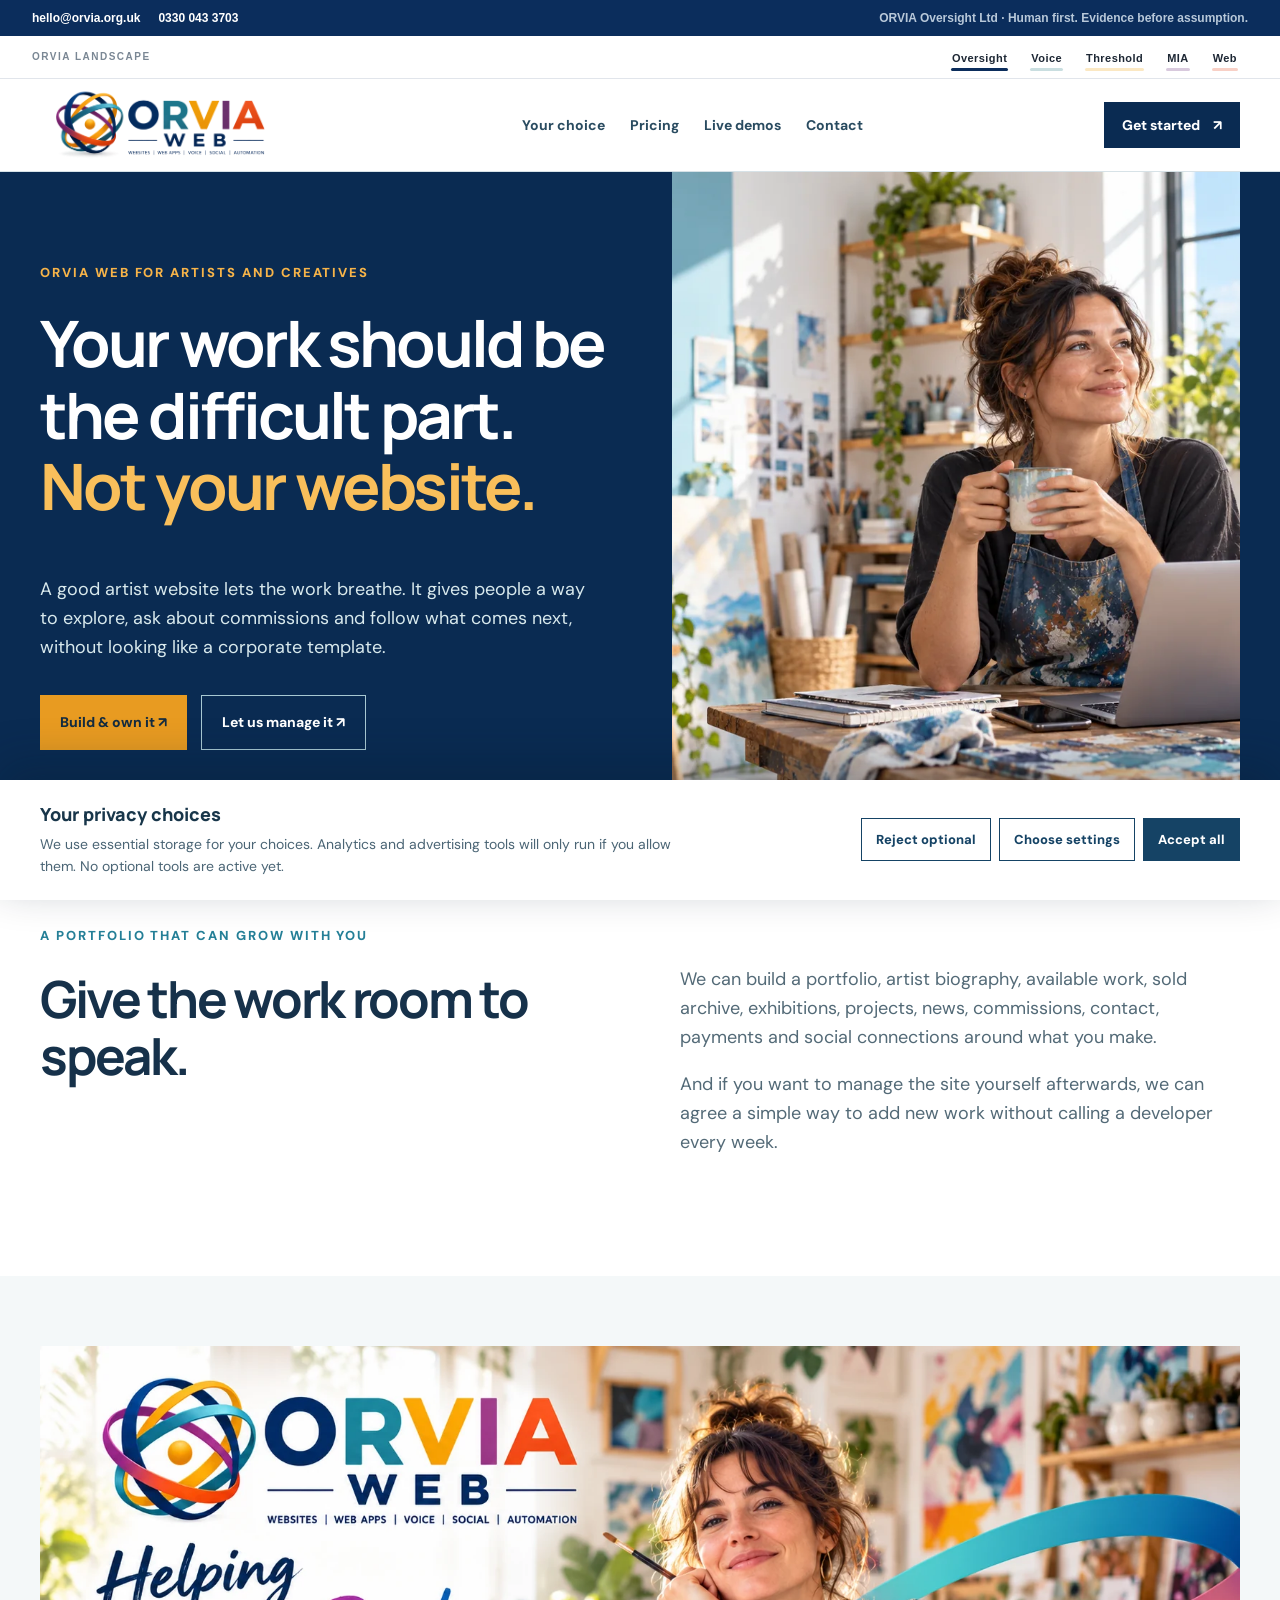
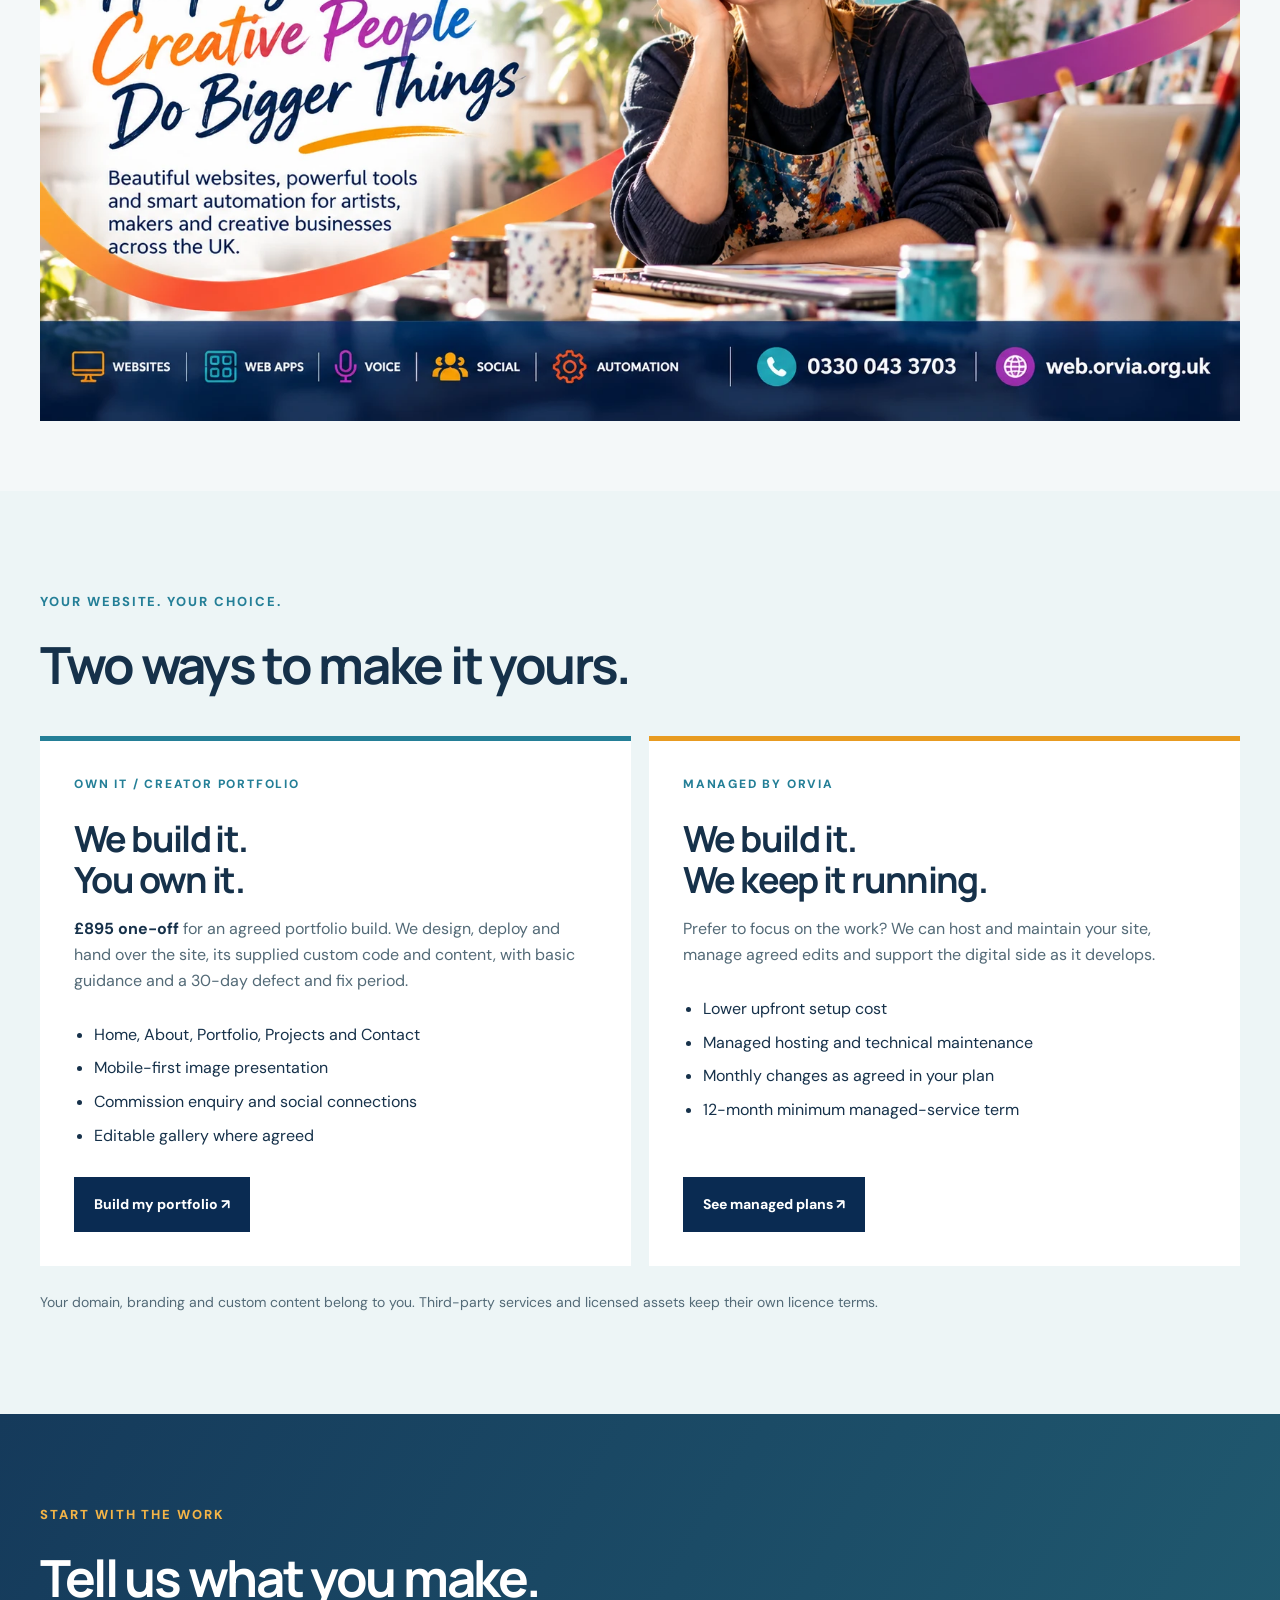
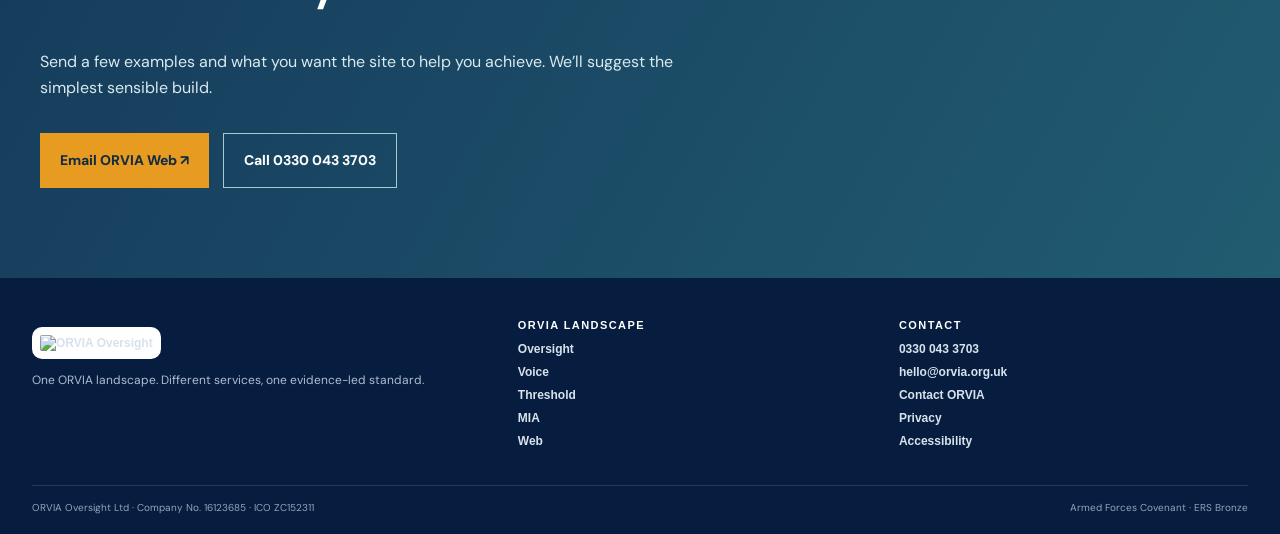
==== commit fae3b3b2: "Apply shared ORVIA header and footer shell" ====
--- a/artists/index.html
+++ b/artists/index.html
@@ -1,3 +1,5 @@
-<!doctype html><html lang="en-GB"><head><meta charset="utf-8"><meta name="viewport" content="width=device-width,initial-scale=1"><meta name="theme-color" content="#ffffff"><meta name="description" content="Artist and creative portfolio websites built around the work. Own your site outright or let ORVIA Web manage it for you."><link rel="canonical" href="https://web.orvia.org.uk/artists/"><meta property="og:type" content="website"><meta property="og:url" content="https://web.orvia.org.uk/artists/"><meta property="og:title" content="Artist & Creative Websites | ORVIA Web"><meta property="og:description" content="Portfolio websites designed around the work, with Own It and managed options from ORVIA Web."><meta property="og:image" content="https://web.orvia.org.uk/images/branded-creative.webp"><meta name="twitter:card" content="summary_large_image"><title>Artist & Creative Websites | ORVIA Web</title><link rel="icon" href="../favicon.svg" type="image/svg+xml"><link rel="preconnect" href="https://fonts.googleapis.com"><link rel="preconnect" href="https://fonts.gstatic.com" crossorigin><link href="https://fonts.googleapis.com/css2?family=DM+Sans:wght@400;500;600;700&family=Manrope:wght@400;500;600;700;800&display=swap" rel="stylesheet"><link rel="stylesheet" href="../style.css"></head><body><a class="skip" href="#main">Skip to content</a><header class="site-header"><div class="shell nav-wrap"><a class="brand" href="../" aria-label="ORVIA Web homepage"><img src="../images/orvia-web-logo.png" alt="ORVIA Web — Websites, Web Apps, Voice, Social, Automation" width="2048" height="682"></a><nav aria-label="Main navigation"><a href="../#choices">Your choice</a><a href="../#pricing">Pricing</a><a href="../#showcase">Live demos</a><a href="../#contact">Contact</a></nav><a class="header-cta" href="../#contact">Get started <span aria-hidden="true">↗</span></a></div></header><main id="main"><section class="artist-hero"><div class="shell artist-hero-grid"><div><p class="eyebrow">ORVIA Web for artists and creatives</p><h1>Your work should be the difficult part.<br><em>Not your website.</em></h1><p>A good artist website lets the work breathe. It gives people a way to explore, ask about commissions and follow what comes next, without looking like a corporate template.</p><div class="actions"><a class="button primary" href="#own">Build &amp; own it ↗</a><a class="button light-outline" href="#managed">Let us manage it ↗</a></div></div><img src="../images/creative.webp" alt="Independent artist working from a bright creative studio." width="1672" height="941" fetchpriority="high"></div></section><section class="section artist-intro"><div class="shell intro-grid"><div><p class="eyebrow">A portfolio that can grow with you</p><h2>Give the work room to speak.</h2></div><div><p>We can build a portfolio, artist biography, available work, sold archive, exhibitions, projects, news, commissions, contact, payments and social connections around what you make.</p><p>And if you want to manage the site yourself afterwards, we can agree a simple way to add new work without calling a developer every week.</p></div></div></section><section class="visual-band"><div class="shell"><img src="../images/branded-creative.webp" alt="ORVIA Web graphic: Helping Creative People Do Bigger Things." width="1672" height="941" loading="lazy"></div></section><section class="section artist-routes"><div class="shell"><p class="eyebrow">Your website. Your choice.</p><h2>Two ways to make it yours.</h2><div class="choice-grid artist-choice"><article id="own"><span>OWN IT / CREATOR PORTFOLIO</span><h3>We build it.<br>You own it.</h3><p><strong>£895 one-off</strong> for an agreed portfolio build. We design, deploy and hand over the site, its supplied custom code and content, with basic guidance and a 30-day defect and fix period.</p><ul><li>Home, About, Portfolio, Projects and Contact</li><li>Mobile-first image presentation</li><li>Commission enquiry and social connections</li><li>Editable gallery where agreed</li></ul><a class="button dark" href="mailto:web@orvia.org.uk?subject=Artist%20portfolio%20%E2%80%94%20Own%20It">Build my portfolio ↗</a></article><article id="managed"><span>MANAGED BY ORVIA</span><h3>We build it.<br>We keep it running.</h3><p>Prefer to focus on the work? We can host and maintain your site, manage agreed edits and support the digital side as it develops.</p><ul><li>Lower upfront setup cost</li><li>Managed hosting and technical maintenance</li><li>Monthly changes as agreed in your plan</li><li>12-month minimum managed-service term</li></ul><a class="button dark" href="../#managed">See managed plans ↗</a></article></div><p class="ownership-note">Your domain, branding and custom content belong to you. Third-party services and licensed assets keep their own licence terms.</p></div></section><section class="final-cta"><div class="shell"><p class="eyebrow">Start with the work</p><h2>Tell us what you make.</h2><p>Send a few examples and what you want the site to help you achieve. We’ll suggest the simplest sensible build.</p><div class="actions"><a class="button primary" href="mailto:web@orvia.org.uk?subject=Artist%20website%20enquiry">Email ORVIA Web ↗</a><a class="button light-outline" href="tel:03300433703">Call 0330 043 3703</a></div></div></section></main><footer><div class="shell footer-grid"><div><a href="../" aria-label="ORVIA Web homepage"><img class="footer-logo" src="../images/orvia-web-logo.png" alt="ORVIA Web — Websites, Web Apps, Voice, Social, Automation" width="2048" height="682"></a><p>You run the business. We’ll take care of the web.</p><p class="footer-services">Websites | Web Apps | Voice | Social | Automation</p></div><div><h3>Get in touch</h3><a href="tel:03300433703">0330 043 3703</a><a href="mailto:web@orvia.org.uk">web@orvia.org.uk</a><a href="https://web.orvia.org.uk/">web.orvia.org.uk</a></div><div><h3>Explore</h3><a href="https://orvia.org.uk/">ORVIA Oversight</a><a href="https://orvia.org.uk/privacy">Privacy</a><a href="https://orvia.org.uk/terms">Terms</a><a href="../#contact">Contact</a></div></div><div class="shell legal">ORVIA Web is a service of ORVIA Oversight Ltd. Company No. 16123685 · ICO Registration ZC152311 <button type="button" id="cookie-settings-open">Cookie settings</button></div></footer><div class="cookie-banner" id="cookie-banner" role="region" aria-label="Cookie choices" hidden><div><strong>Your privacy choices</strong><p>We use essential storage for your choices. Analytics and advertising tools will only run if you allow them. No optional tools are active yet.</p></div><div class="cookie-actions"><button type="button" id="cookie-reject">Reject optional</button><button type="button" id="cookie-customise">Choose settings</button><button type="button" id="cookie-accept">Accept all</button></div></div>
+<!doctype html><html lang="en-GB"><head><meta charset="utf-8"><meta name="viewport" content="width=device-width,initial-scale=1"><meta name="theme-color" content="#ffffff"><meta name="description" content="Artist and creative portfolio websites built around the work. Own your site outright or let ORVIA Web manage it for you."><link rel="canonical" href="https://web.orvia.org.uk/artists/"><meta property="og:type" content="website"><meta property="og:url" content="https://web.orvia.org.uk/artists/"><meta property="og:title" content="Artist & Creative Websites | ORVIA Web"><meta property="og:description" content="Portfolio websites designed around the work, with Own It and managed options from ORVIA Web."><meta property="og:image" content="https://web.orvia.org.uk/images/branded-creative.webp"><meta name="twitter:card" content="summary_large_image"><title>Artist & Creative Websites | ORVIA Web</title><link rel="icon" href="../favicon.svg" type="image/svg+xml"><link rel="preconnect" href="https://fonts.googleapis.com"><link rel="preconnect" href="https://fonts.gstatic.com" crossorigin><link href="https://fonts.googleapis.com/css2?family=DM+Sans:wght@400;500;600;700&family=Manrope:wght@400;500;600;700;800&display=swap" rel="stylesheet"><link rel="stylesheet" href="../style.css"><link rel="stylesheet" href="/landscape.css">
+</head><body><a class="skip" href="#main">Skip to content</a><header class="site-header"><div class="shell nav-wrap"><a class="brand" href="../" aria-label="ORVIA Web homepage"><img src="../images/orvia-web-logo.png" alt="ORVIA Web — Websites, Web Apps, Voice, Social, Automation" width="2048" height="682"></a><nav aria-label="Main navigation"><a href="../#choices">Your choice</a><a href="../#pricing">Pricing</a><a href="../#showcase">Live demos</a><a href="../#contact">Contact</a></nav><a class="header-cta" href="../#contact">Get started <span aria-hidden="true">↗</span></a></div></header><main id="main"><section class="artist-hero"><div class="shell artist-hero-grid"><div><p class="eyebrow">ORVIA Web for artists and creatives</p><h1>Your work should be the difficult part.<br><em>Not your website.</em></h1><p>A good artist website lets the work breathe. It gives people a way to explore, ask about commissions and follow what comes next, without looking like a corporate template.</p><div class="actions"><a class="button primary" href="#own">Build &amp; own it ↗</a><a class="button light-outline" href="#managed">Let us manage it ↗</a></div></div><img src="../images/creative.webp" alt="Independent artist working from a bright creative studio." width="1672" height="941" fetchpriority="high"></div></section><section class="section artist-intro"><div class="shell intro-grid"><div><p class="eyebrow">A portfolio that can grow with you</p><h2>Give the work room to speak.</h2></div><div><p>We can build a portfolio, artist biography, available work, sold archive, exhibitions, projects, news, commissions, contact, payments and social connections around what you make.</p><p>And if you want to manage the site yourself afterwards, we can agree a simple way to add new work without calling a developer every week.</p></div></div></section><section class="visual-band"><div class="shell"><img src="../images/branded-creative.webp" alt="ORVIA Web graphic: Helping Creative People Do Bigger Things." width="1672" height="941" loading="lazy"></div></section><section class="section artist-routes"><div class="shell"><p class="eyebrow">Your website. Your choice.</p><h2>Two ways to make it yours.</h2><div class="choice-grid artist-choice"><article id="own"><span>OWN IT / CREATOR PORTFOLIO</span><h3>We build it.<br>You own it.</h3><p><strong>£895 one-off</strong> for an agreed portfolio build. We design, deploy and hand over the site, its supplied custom code and content, with basic guidance and a 30-day defect and fix period.</p><ul><li>Home, About, Portfolio, Projects and Contact</li><li>Mobile-first image presentation</li><li>Commission enquiry and social connections</li><li>Editable gallery where agreed</li></ul><a class="button dark" href="mailto:web@orvia.org.uk?subject=Artist%20portfolio%20%E2%80%94%20Own%20It">Build my portfolio ↗</a></article><article id="managed"><span>MANAGED BY ORVIA</span><h3>We build it.<br>We keep it running.</h3><p>Prefer to focus on the work? We can host and maintain your site, manage agreed edits and support the digital side as it develops.</p><ul><li>Lower upfront setup cost</li><li>Managed hosting and technical maintenance</li><li>Monthly changes as agreed in your plan</li><li>12-month minimum managed-service term</li></ul><a class="button dark" href="../#managed">See managed plans ↗</a></article></div><p class="ownership-note">Your domain, branding and custom content belong to you. Third-party services and licensed assets keep their own licence terms.</p></div></section><section class="final-cta"><div class="shell"><p class="eyebrow">Start with the work</p><h2>Tell us what you make.</h2><p>Send a few examples and what you want the site to help you achieve. We’ll suggest the simplest sensible build.</p><div class="actions"><a class="button primary" href="mailto:web@orvia.org.uk?subject=Artist%20website%20enquiry">Email ORVIA Web ↗</a><a class="button light-outline" href="tel:03300433703">Call 0330 043 3703</a></div></div></section></main><footer><div class="shell footer-grid"><div><a href="../" aria-label="ORVIA Web homepage"><img class="footer-logo" src="../images/orvia-web-logo.png" alt="ORVIA Web — Websites, Web Apps, Voice, Social, Automation" width="2048" height="682"></a><p>You run the business. We’ll take care of the web.</p><p class="footer-services">Websites | Web Apps | Voice | Social | Automation</p></div><div><h3>Get in touch</h3><a href="tel:03300433703">0330 043 3703</a><a href="mailto:web@orvia.org.uk">web@orvia.org.uk</a><a href="https://web.orvia.org.uk/">web.orvia.org.uk</a></div><div><h3>Explore</h3><a href="https://orvia.org.uk/">ORVIA Oversight</a><a href="https://orvia.org.uk/privacy">Privacy</a><a href="https://orvia.org.uk/terms">Terms</a><a href="../#contact">Contact</a></div></div><div class="shell legal">ORVIA Web is a service of ORVIA Oversight Ltd. Company No. 16123685 · ICO Registration ZC152311 <button type="button" id="cookie-settings-open">Cookie settings</button></div></footer><div class="cookie-banner" id="cookie-banner" role="region" aria-label="Cookie choices" hidden><div><strong>Your privacy choices</strong><p>We use essential storage for your choices. Analytics and advertising tools will only run if you allow them. No optional tools are active yet.</p></div><div class="cookie-actions"><button type="button" id="cookie-reject">Reject optional</button><button type="button" id="cookie-customise">Choose settings</button><button type="button" id="cookie-accept">Accept all</button></div></div>
 <dialog id="cookie-dialog" aria-labelledby="cookie-title"><form method="dialog" class="cookie-form"><h2 id="cookie-title">Cookie settings</h2><p>Essential storage keeps your choice. You can change it at any time. Analytics and advertising integrations are prepared but will not run without consent.</p><label><input type="checkbox" checked disabled> Essential <span>Always on</span></label><label><input type="checkbox" id="consent-analytics"> Analytics <span>Understand site visits</span></label><label><input type="checkbox" id="consent-marketing"> Marketing <span>Measure advertising campaigns</span></label><div class="cookie-dialog-actions"><button type="button" id="cookie-save">Save choices</button><button type="submit">Cancel</button></div></form></dialog>
-<script src="../site.js" defer></script></body></html>+<script src="../site.js" defer></script><script src="/landscape.js" defer></script>
+</body></html>
--- a/style.css
+++ b/style.css
@@ -5,3 +5,57 @@
 
 /* Final pre-launch showcase integration */
 .hero-showcase-link{display:inline-block;margin-top:18px;color:#f8bb50;font-weight:800;text-decoration:none;font-size:14px}.hero-showcase-link:hover{text-decoration:underline}.build-for-you{background:#fff}.build-grid{display:grid;grid-template-columns:1.15fr .85fr;gap:70px;align-items:start}.build-lead{font:700 23px/1.45 Manrope,Arial,sans-serif;color:var(--muted)}.build-lead strong{color:var(--ink)}.build-grid>div>p:not(.eyebrow):not(.build-lead){color:var(--muted);font-size:18px;max-width:720px}.build-scenarios{display:grid;grid-template-columns:1fr 1fr;gap:14px;margin-top:32px}.build-scenarios>div{padding:23px;background:#eaf3f5;border-top:4px solid var(--teal);display:flex;flex-direction:column;gap:6px}.build-scenarios>div:last-child{border-color:var(--orange)}.build-scenarios span{font-size:12px;letter-spacing:.1em;font-weight:800;color:var(--muted)}.build-scenarios strong{font:800 25px Manrope,Arial,sans-serif}.platform-note{background:var(--navy);color:white;padding:34px}.platform-note .eyebrow{color:#f6b749}.platform-note h3{font-size:31px}.platform-note p:not(.eyebrow){color:#d8e7ed}.managed-value{margin:28px 0 10px;padding:30px;background:#e8f1f3;border-left:5px solid var(--orange)}.managed-value .eyebrow{margin-bottom:10px}.managed-value h4{font:800 clamp(25px,3vw,38px)/1.12 Manrope,Arial,sans-serif;letter-spacing:-.04em;margin:0 0 8px;color:var(--navy)}.managed-value>strong{display:block;font:700 18px Manrope,Arial,sans-serif;margin-bottom:18px}.managed-value ul{display:flex;gap:8px;flex-wrap:wrap;list-style:none;padding:0;margin:0 0 15px}.managed-value li{background:white;border:1px solid #c7d9df;padding:7px 10px;font-size:13px;font-weight:800}.managed-value p:last-child{margin:0;color:var(--muted);font-size:14px}.showcase{background:#edf4f6;overflow:hidden}.showcase-heading{max-width:830px;margin-bottom:32px}.showcase-heading h2 em,.proof-statement h3 em{font-style:normal;color:var(--teal)}.showcase-heading>p:not(.eyebrow){font-size:18px;color:var(--muted);max-width:760px}.capability-ladder{display:flex;align-items:center;gap:10px;flex-wrap:wrap;background:var(--navy);color:white;padding:18px 22px;margin:35px 0 8px}.capability-ladder span{text-transform:uppercase;font-size:12px;letter-spacing:.1em;font-weight:800}.capability-ladder b{color:#f6b749}.capability-line{text-transform:uppercase;letter-spacing:.12em;font-size:12px;font-weight:800;color:var(--teal);margin:0 0 60px}.showcase-row{display:grid;grid-template-columns:minmax(0,1.15fr) minmax(330px,.85fr);gap:58px;align-items:center;padding:60px 0;border-top:1px solid #cbdce2}.showcase-row.reverse-showcase{grid-template-columns:minmax(330px,.85fr) minmax(0,1.15fr)}.showcase-copy{max-width:520px}.showcase-copy h3{font-size:clamp(34px,4vw,52px);margin:10px 0 13px}.showcase-copy h4{font:800 21px/1.28 Manrope,Arial,sans-serif;margin:0 0 18px;color:var(--teal);text-transform:uppercase;letter-spacing:-.02em}.showcase-copy p{color:var(--muted)}.showcase-index{display:block;color:#6a4c74;font-size:12px;letter-spacing:.14em;font-weight:800}.showcase-capability{display:inline-block!important;background:white!important;color:var(--navy)!important;border:1px solid #c7d9df;padding:8px 12px;font-weight:800!important;text-transform:uppercase;font-size:12px!important;letter-spacing:.08em}.showcase-visual{min-width:0}.browser-preview{background:#fff;border:1px solid #b9cbd2;border-radius:16px;overflow:hidden;box-shadow:0 24px 60px #102f451c}.browser-bar{height:40px;display:flex;align-items:center;gap:7px;padding:0 14px;background:#f5f7f8;border-bottom:1px solid #d7e2e7}.browser-bar i{display:block;width:9px;height:9px;border-radius:50%;background:#adbec5}.browser-bar span{margin-left:7px;font-size:11px;color:#607684;overflow:hidden;text-overflow:ellipsis;white-space:nowrap}.browser-preview iframe{display:block;width:100%;height:500px;border:0;background:white;pointer-events:none}.showcase-film{background:#102f48;border-radius:16px;overflow:hidden;box-shadow:0 24px 60px #102f4524}.showcase-film video{display:block;width:100%;aspect-ratio:16/9;object-fit:cover;background:#102f48}.film-caption{display:flex;gap:10px;align-items:center;justify-content:center;padding:15px;color:white;font-size:12px;letter-spacing:.11em;font-weight:800}.film-caption b{color:#f6b749}.proof-statement{margin-top:60px;padding:55px;background:var(--navy);color:white}.proof-statement .eyebrow{color:#f6b749}.proof-statement h3{font-size:clamp(35px,4vw,52px);max-width:900px}.proof-statement p:not(.eyebrow){color:#d7e8ed;max-width:820px;font-size:17px}.proof-statement strong{color:white}@media(max-width:900px){.build-grid,.showcase-row,.showcase-row.reverse-showcase{grid-template-columns:1fr;gap:30px}.showcase-row.reverse-showcase .showcase-copy{order:2}.showcase-row.reverse-showcase .showcase-visual{order:1}.showcase-copy{max-width:none}.browser-preview iframe{height:440px}}@media(max-width:600px){.build-scenarios{grid-template-columns:1fr}.platform-note{padding:27px}.managed-value{padding:22px}.showcase{padding-top:72px}.capability-ladder{gap:7px;padding:16px}.capability-ladder span{font-size:10px}.capability-line{margin-bottom:30px}.showcase-row{padding:40px 0}.browser-preview{border-radius:10px}.browser-preview iframe{height:390px}.proof-statement{padding:32px 24px;margin-top:35px}.proof-statement h3{font-size:34px}.showcase-copy h4{font-size:18px}}@media(max-width:390px){.browser-preview iframe{height:360px}.showcase-copy .actions{align-items:stretch;flex-direction:column}.showcase-copy .button{width:100%}.capability-ladder b{display:none}.capability-ladder span{background:#ffffff12;padding:6px 7px}.build-scenarios strong{font-size:22px}}
+
+/* Connected services showcase */
+.connected-services{background:#fff}.connected-intro{max-width:850px;margin-bottom:50px}.connected-intro>p:not(.eyebrow){color:var(--muted);font-size:18px;max-width:760px}.connected-grid{display:grid;gap:34px}.voice-showcase,.social-showcase{display:grid;grid-template-columns:1fr 1fr;gap:55px;align-items:center;padding:48px;background:#edf5f6}.social-showcase{background:#f7f4ef}.connected-copy h3{font-size:clamp(34px,4vw,52px);margin:12px 0 18px}.connected-copy p{color:var(--muted);font-size:17px}.connected-no{font-size:12px;letter-spacing:.14em;font-weight:800;color:var(--purple)}.call-flow,.connection-strip{display:flex;align-items:center;gap:9px;flex-wrap:wrap}.call-flow{margin:25px 0}.call-flow span,.connection-strip span{font-size:11px;letter-spacing:.09em;font-weight:800;text-transform:uppercase}.call-flow span{background:#fff;border:1px solid #c9dade;padding:8px 10px}.call-flow b,.connection-strip b{color:var(--orange)}.voice-phone{background:linear-gradient(150deg,#102f48,#1e5d70);color:#fff;border-radius:28px;padding:26px;box-shadow:0 30px 70px #102f4830;max-width:480px;margin:auto}.phone-top{display:flex;justify-content:space-between;align-items:center;font-size:11px;font-weight:800;letter-spacing:.12em}.phone-top i{width:10px;height:10px;border-radius:50%;background:#65d28c}.call-card{background:#fff;color:var(--navy);padding:24px;border-radius:18px;margin:28px 0 18px}.call-card small{font-size:10px;letter-spacing:.12em;color:var(--teal);font-weight:800}.call-card strong{display:block;font:800 25px/1.15 Manrope,Arial,sans-serif;margin:8px 0}.call-card p{font-size:13px;color:#5c7180;margin:0}.voice-steps{display:grid;gap:9px}.voice-steps span{background:#ffffff10;border:1px solid #ffffff1e;padding:10px 12px;font-size:12px}.voice-steps span.active{background:#ffffff1c}.voice-disclaimer{font-size:11px!important;color:#cce0e7!important;margin:16px 0 0!important}.social-media-wall{display:grid;grid-template-columns:1.2fr .8fr;grid-template-rows:1fr 1fr;gap:12px}.social-reel{position:relative;background:#102f48;overflow:hidden;border-radius:16px;min-height:190px}.social-reel-main{grid-row:1/3;min-height:400px}.social-reel video{width:100%;height:100%;object-fit:cover;display:block}.social-reel span{position:absolute;left:12px;bottom:12px;background:#0a2031dc;color:#fff;padding:7px 9px;font-size:10px;letter-spacing:.1em;font-weight:800}.social-tags{display:flex;gap:8px;flex-wrap:wrap;margin:23px 0}.social-tags span{background:#fff;border:1px solid #d9cfc4;padding:8px 10px;font-size:11px;letter-spacing:.08em;font-weight:800}.connection-strip{justify-content:center;background:var(--navy);color:#fff;padding:20px;margin:35px 0 0}.package-builder{display:grid;grid-template-columns:1.25fr .75fr;gap:45px;align-items:start;margin-top:70px;padding-top:65px;border-top:1px solid #d4e0e4}.package-copy>p:not(.eyebrow){color:var(--muted);max-width:670px}.package-options{display:grid;grid-template-columns:1fr 1fr;gap:12px;margin-top:28px}.package-option{display:flex;gap:12px;align-items:flex-start;border:1px solid #c8d8de;background:#fff;padding:15px;cursor:pointer}.package-option input{margin-top:3px;width:18px;height:18px;accent-color:var(--teal)}.package-option span{display:flex;flex-direction:column}.package-option strong{font-size:14px}.package-option small{color:var(--muted);font-size:12px}.package-option.locked{background:#eaf3f5}.package-summary{position:sticky;top:100px;background:var(--navy);color:#fff;padding:32px}.summary-label{font-size:11px;letter-spacing:.14em;color:#f6b749;font-weight:800}.package-summary h4{font-size:34px;margin:12px 0}.package-selected{display:flex;gap:7px;flex-wrap:wrap;margin:18px 0}.package-selected span{background:#ffffff14;border:1px solid #ffffff25;padding:7px 9px;font-size:12px;font-weight:800}.package-summary p{color:#d7e7ed}.package-summary small{display:block;color:#b8d0d8;margin-top:15px;line-height:1.5}.example-packages{display:grid;grid-template-columns:repeat(3,1fr);gap:16px;margin-top:42px}.example-packages article{background:#eef4f5;padding:24px;border-top:4px solid var(--teal)}.example-packages article:nth-child(2){border-color:var(--purple)}.example-packages article:nth-child(3){border-color:var(--orange)}.example-packages span{font-size:11px;letter-spacing:.12em;color:var(--muted);font-weight:800}.example-packages h3{font-size:24px;margin:15px 0 8px}.example-packages p{color:var(--muted);font-size:14px}.showcase-film video{background:#102f48}@media(max-width:900px){.voice-showcase,.social-showcase,.package-builder{grid-template-columns:1fr}.social-showcase .connected-copy{order:1}.social-showcase .social-media-wall{order:2}.package-summary{position:static}.example-packages{grid-template-columns:1fr}.social-reel-main{min-height:330px}}@media(max-width:600px){.voice-showcase,.social-showcase{padding:28px 20px}.package-options{grid-template-columns:1fr}.social-media-wall{grid-template-columns:1fr;grid-template-rows:auto}.social-reel-main{grid-row:auto;min-height:250px}.social-reel{min-height:220px}.connection-strip{justify-content:flex-start}.connection-strip b{display:none}.connection-strip span{background:#ffffff12;padding:6px 8px}.package-builder{margin-top:50px;padding-top:45px}}
+
+/* Customer need sieve */
+.need-sieve{background:#fff}.sieve-heading{max-width:820px}.sieve-heading>p:not(.eyebrow){font-size:18px;color:var(--muted);max-width:700px}.sieve-grid{display:grid;grid-template-columns:repeat(3,1fr);gap:14px;margin-top:38px}.sieve-grid a{background:#edf5f6;border-top:4px solid var(--teal);padding:24px;text-decoration:none;min-height:190px;display:flex;flex-direction:column;transition:transform .2s}.sieve-grid a:nth-child(2),.sieve-grid a:nth-child(5){border-color:var(--orange)}.sieve-grid a:nth-child(3),.sieve-grid a:nth-child(6){border-color:var(--purple)}.sieve-grid a:hover{transform:translateY(-3px)}.sieve-grid span{font-size:11px;letter-spacing:.1em;font-weight:800;color:var(--muted)}.sieve-grid strong{font:800 24px/1.18 Manrope,Arial,sans-serif;margin:22px 0 8px}.sieve-grid small{font-size:14px;color:var(--muted)}.simple-journey{margin-top:35px;background:var(--navy);color:white;padding:30px}.simple-journey .eyebrow{color:#f6b749;margin-bottom:15px}.simple-journey>div{display:flex;align-items:center;gap:9px;flex-wrap:wrap}.simple-journey>div span{font-size:12px;font-weight:800;letter-spacing:.08em;background:#ffffff12;padding:8px 10px}.simple-journey>div b{color:#f6b749}.simple-journey>p:last-child{margin:18px 0 0;color:#c9e0e7;font-size:12px;letter-spacing:.08em;font-weight:800}.form-status{min-height:22px;margin:12px 0 0;font-size:14px;font-weight:700}.form-status.success{color:#12663d}.form-status.error{color:#a33128}@media(max-width:800px){.sieve-grid{grid-template-columns:1fr 1fr}}@media(max-width:520px){.sieve-grid{grid-template-columns:1fr}.simple-journey>div b{display:none}.simple-journey>div{align-items:stretch;flex-direction:column}.simple-journey>div span{text-align:center}}
+
+
+/* Trust and pre-purchase reassurance */
+.trust-strip{background:#f3f7f7;border-top:1px solid #d8e4e7;border-bottom:1px solid #d8e4e7}
+.trust-strip-grid{display:grid;grid-template-columns:1fr 1fr 1fr auto;gap:0;align-items:stretch}
+.trust-strip-grid>div,.trust-strip-grid>a{padding:20px 22px;border-right:1px solid #d8e4e7}
+.trust-strip-grid span{display:block;font-size:10px;letter-spacing:.13em;font-weight:800;color:var(--muted);margin-bottom:5px}
+.trust-strip-grid strong{font-size:13px;line-height:1.35;color:var(--navy)}
+.trust-strip-grid>a{display:flex;align-items:center;font-size:12px;font-weight:800;letter-spacing:.06em;text-transform:uppercase;text-decoration:none;color:var(--teal)}
+.before-you-buy{margin:34px 0 44px;padding:34px;background:#eef5f6;border-top:5px solid var(--teal)}
+.before-buy-head{max-width:760px}
+.before-buy-head h3{font-size:clamp(30px,3.5vw,44px);margin:8px 0 10px}
+.before-buy-head>p:not(.eyebrow){color:var(--muted);font-size:17px}
+.before-buy-grid{display:grid;grid-template-columns:repeat(2,1fr);gap:14px;margin-top:26px}
+.before-buy-grid>div{background:#fff;padding:22px;border:1px solid #d5e2e5}
+.before-buy-grid strong{display:block;font-size:11px;letter-spacing:.11em;color:var(--navy);margin-bottom:9px}
+.before-buy-grid p{margin:0;color:var(--muted);font-size:14px;line-height:1.6}
+.before-buy-foot{display:flex;justify-content:space-between;align-items:center;gap:18px;margin-top:22px;padding-top:18px;border-top:1px solid #cfdee1}
+.before-buy-foot span{font-size:12px;font-weight:800;color:var(--navy)}
+.before-buy-foot a{font-size:12px;font-weight:800;color:var(--teal);text-decoration:none}
+.trust-page{background:#fff}
+.trust-hero{padding:90px 0 68px;background:#f3f7f7}
+.trust-hero-grid{display:grid;grid-template-columns:1.15fr .85fr;gap:55px;align-items:center}
+.trust-hero h1{font-size:clamp(48px,7vw,88px);line-height:.98;margin:12px 0 22px}
+.trust-hero .lead{max-width:760px}
+.trust-founder-photo{width:100%;aspect-ratio:4/5;object-fit:cover;display:block}
+.trust-principles{display:grid;grid-template-columns:repeat(4,1fr);gap:12px;margin-top:34px}
+.trust-principles div{background:#fff;padding:18px;border-top:4px solid var(--teal)}
+.trust-principles strong{display:block;font-size:12px;letter-spacing:.09em}
+.trust-principles span{display:block;color:var(--muted);font-size:13px;margin-top:6px}
+.trust-evidence{display:grid;grid-template-columns:repeat(2,1fr);gap:16px;margin-top:34px}
+.trust-evidence article{padding:28px;background:#f3f7f7;border-top:4px solid var(--navy)}
+.trust-evidence article:nth-child(2){border-color:var(--teal)}
+.trust-evidence article:nth-child(3){border-color:var(--orange)}
+.trust-evidence article:nth-child(4){border-color:var(--purple)}
+.trust-evidence h3{font-size:25px;margin:8px 0 10px}
+.trust-evidence p{color:var(--muted)}
+.trust-evidence a{font-size:12px;font-weight:800;letter-spacing:.05em;text-transform:uppercase}
+.trust-fact{font-size:11px;letter-spacing:.12em;font-weight:800;color:var(--teal)}
+.trust-statement{background:var(--navy);color:#fff;padding:58px;margin-top:50px}
+.trust-statement h2{color:#fff}
+.trust-statement p{color:#d2e2e8;max-width:850px}
+.trust-statement strong{color:#fff}
+.trust-actions{display:flex;gap:12px;flex-wrap:wrap;margin-top:24px}
+.trust-actions .button.secondary{background:#fff;color:var(--navy);border-color:#fff}
+.trust-source-note{font-size:12px;color:var(--muted);margin-top:24px}
+@media(max-width:900px){.trust-strip-grid{grid-template-columns:1fr 1fr}.trust-strip-grid>div,.trust-strip-grid>a{border-bottom:1px solid #d8e4e7}.trust-hero-grid{grid-template-columns:1fr}.trust-founder-photo{max-height:620px;object-position:center 25%}.trust-principles{grid-template-columns:1fr 1fr}}
+@media(max-width:650px){.trust-strip-grid{grid-template-columns:1fr}.trust-strip-grid>div,.trust-strip-grid>a{border-right:0}.before-buy-grid,.trust-evidence,.trust-principles{grid-template-columns:1fr}.before-you-buy{padding:26px 20px}.before-buy-foot{align-items:flex-start;flex-direction:column}.trust-hero{padding:62px 0 45px}.trust-statement{padding:36px 24px}}
--- a/landscape.css
+++ b/landscape.css
@@ -0,0 +1,40 @@
+:root{
+  --orvia-o:#0B2D5C;--orvia-r:#2F7F86;--orvia-v:#F0A51A;--orvia-i:#6A2E7C;--orvia-a:#E34B23;
+  --orvia-canvas:#F8F7F3;--orvia-line:rgba(11,45,92,.12);--orvia-ink:#1d2734;--orvia-muted:#606b78;
+  --orvia-accent:var(--orvia-o);--orvia-wide:1360px
+}
+.orvia-landscape{background:#fff;border-bottom:1px solid var(--orvia-line);position:relative;z-index:80}
+.orvia-landscape__inner{width:min(calc(100% - 64px),var(--orvia-wide));margin:0 auto;display:flex;align-items:center;gap:8px;min-height:42px}
+.orvia-landscape__label{font:800 10px/1 Inter,Arial,sans-serif;letter-spacing:.15em;text-transform:uppercase;color:#7a8794;margin-right:auto;white-space:nowrap}
+.orvia-landscape__nav{display:flex;align-items:stretch;gap:2px}
+.orvia-landscape__nav a{position:relative;padding:14px 11px 12px;text-decoration:none!important;font:800 11px/1 Inter,Arial,sans-serif;letter-spacing:.04em;color:var(--orvia-ink)}
+.orvia-landscape__nav a:after{content:"";position:absolute;left:10px;right:10px;bottom:5px;height:3px;border-radius:3px;background:var(--tone);opacity:.26}
+.orvia-landscape__nav a:hover:after,.orvia-landscape__nav a[aria-current="page"]:after{opacity:1}
+.orvia-landscape__nav .o{--tone:var(--orvia-o)}.orvia-landscape__nav .r{--tone:var(--orvia-r)}
+.orvia-landscape__nav .v{--tone:var(--orvia-v)}.orvia-landscape__nav .i{--tone:var(--orvia-i)}.orvia-landscape__nav .a{--tone:var(--orvia-a)}
+.orvia-product-brand{display:flex!important;align-items:center!important;gap:14px!important;min-width:0}
+.orvia-product-brand .orvia-master-logo{width:166px!important;height:auto!important;object-fit:contain!important}
+.orvia-product-brand .orvia-product-name{display:grid;gap:4px;border-left:3px solid var(--orvia-accent);padding-left:13px;line-height:1}
+.orvia-product-brand .orvia-product-name strong{font:900 15px/1 Inter,Arial,sans-serif;letter-spacing:.12em;text-transform:uppercase;color:var(--orvia-accent)}
+.orvia-product-brand .orvia-product-name small{font:700 9px/1.2 Inter,Arial,sans-serif;letter-spacing:.08em;text-transform:uppercase;color:#647383;white-space:nowrap}
+.orvia-family-footer{border-top:1px solid var(--orvia-line);margin-top:28px;padding-top:16px;font-size:12px;color:var(--orvia-muted)}
+@media(min-width:1500px){.orvia-landscape__inner{width:min(calc(100% - 96px),var(--orvia-wide))}}
+@media(max-width:820px){.orvia-landscape{overflow-x:auto}.orvia-landscape__inner{width:max-content;min-width:100%;padding:0 14px}.orvia-landscape__label{display:none}.orvia-product-brand .orvia-master-logo{width:142px!important}.orvia-product-brand .orvia-product-name small{display:none}}
+@media(max-width:520px){.orvia-landscape__nav a{padding:13px 9px 11px;font-size:10px}.orvia-product-brand .orvia-master-logo{width:126px!important}.orvia-product-brand .orvia-product-name strong{font-size:12px}}
+
+:root{--orvia-accent:var(--orvia-a)}
+
+.orvia-contactbar{background:var(--orvia-o);color:#dfe8f1}
+.orvia-contactbar__inner{width:min(calc(100% - 64px),var(--orvia-wide));margin:0 auto;min-height:36px;display:flex;align-items:center;gap:18px;font:700 12px/1 Inter,Arial,sans-serif}
+.orvia-contactbar a{color:#fff!important;text-decoration:none!important}
+.orvia-contactbar .push{margin-left:auto;color:#b8c8d9}
+.orvia-common-footer{background:#071d3f;color:#c9d5e2;padding:42px 0 18px;margin-top:0}
+.orvia-common-footer__inner{width:min(calc(100% - 64px),var(--orvia-wide));margin:0 auto;display:grid;grid-template-columns:1.3fr 1fr 1fr;gap:32px;align-items:start}
+.orvia-common-footer__brand img{width:185px;height:auto;background:#fff;border-radius:10px;padding:8px}
+.orvia-common-footer h4{margin:0 0 10px;color:#fff;font:800 11px/1 Inter,Arial,sans-serif;letter-spacing:.13em;text-transform:uppercase}
+.orvia-common-footer a{display:block;color:#d7e2ec!important;text-decoration:none!important;margin:7px 0;font:600 12px/1.35 Inter,Arial,sans-serif}
+.orvia-common-footer p{margin:12px 0 0;color:#aebed0;font-size:12px;line-height:1.55;max-width:420px}
+.orvia-common-footer__base{width:min(calc(100% - 64px),var(--orvia-wide));margin:28px auto 0;border-top:1px solid rgba(255,255,255,.12);padding-top:14px;display:flex;gap:16px;flex-wrap:wrap;font-size:10px;color:#91a5ba}
+.orvia-common-footer__base .push{margin-left:auto}
+@media(max-width:820px){.orvia-contactbar__inner,.orvia-common-footer__inner,.orvia-common-footer__base{width:calc(100% - 28px)}.orvia-common-footer__inner{grid-template-columns:1fr 1fr}.orvia-common-footer__brand{grid-column:1/-1}}
+@media(max-width:560px){.orvia-contactbar__inner{gap:10px;font-size:10px}.orvia-contactbar .push{display:none}.orvia-common-footer__inner{grid-template-columns:1fr}.orvia-common-footer__brand{grid-column:auto}.orvia-common-footer__base .push{margin-left:0;width:100%}}
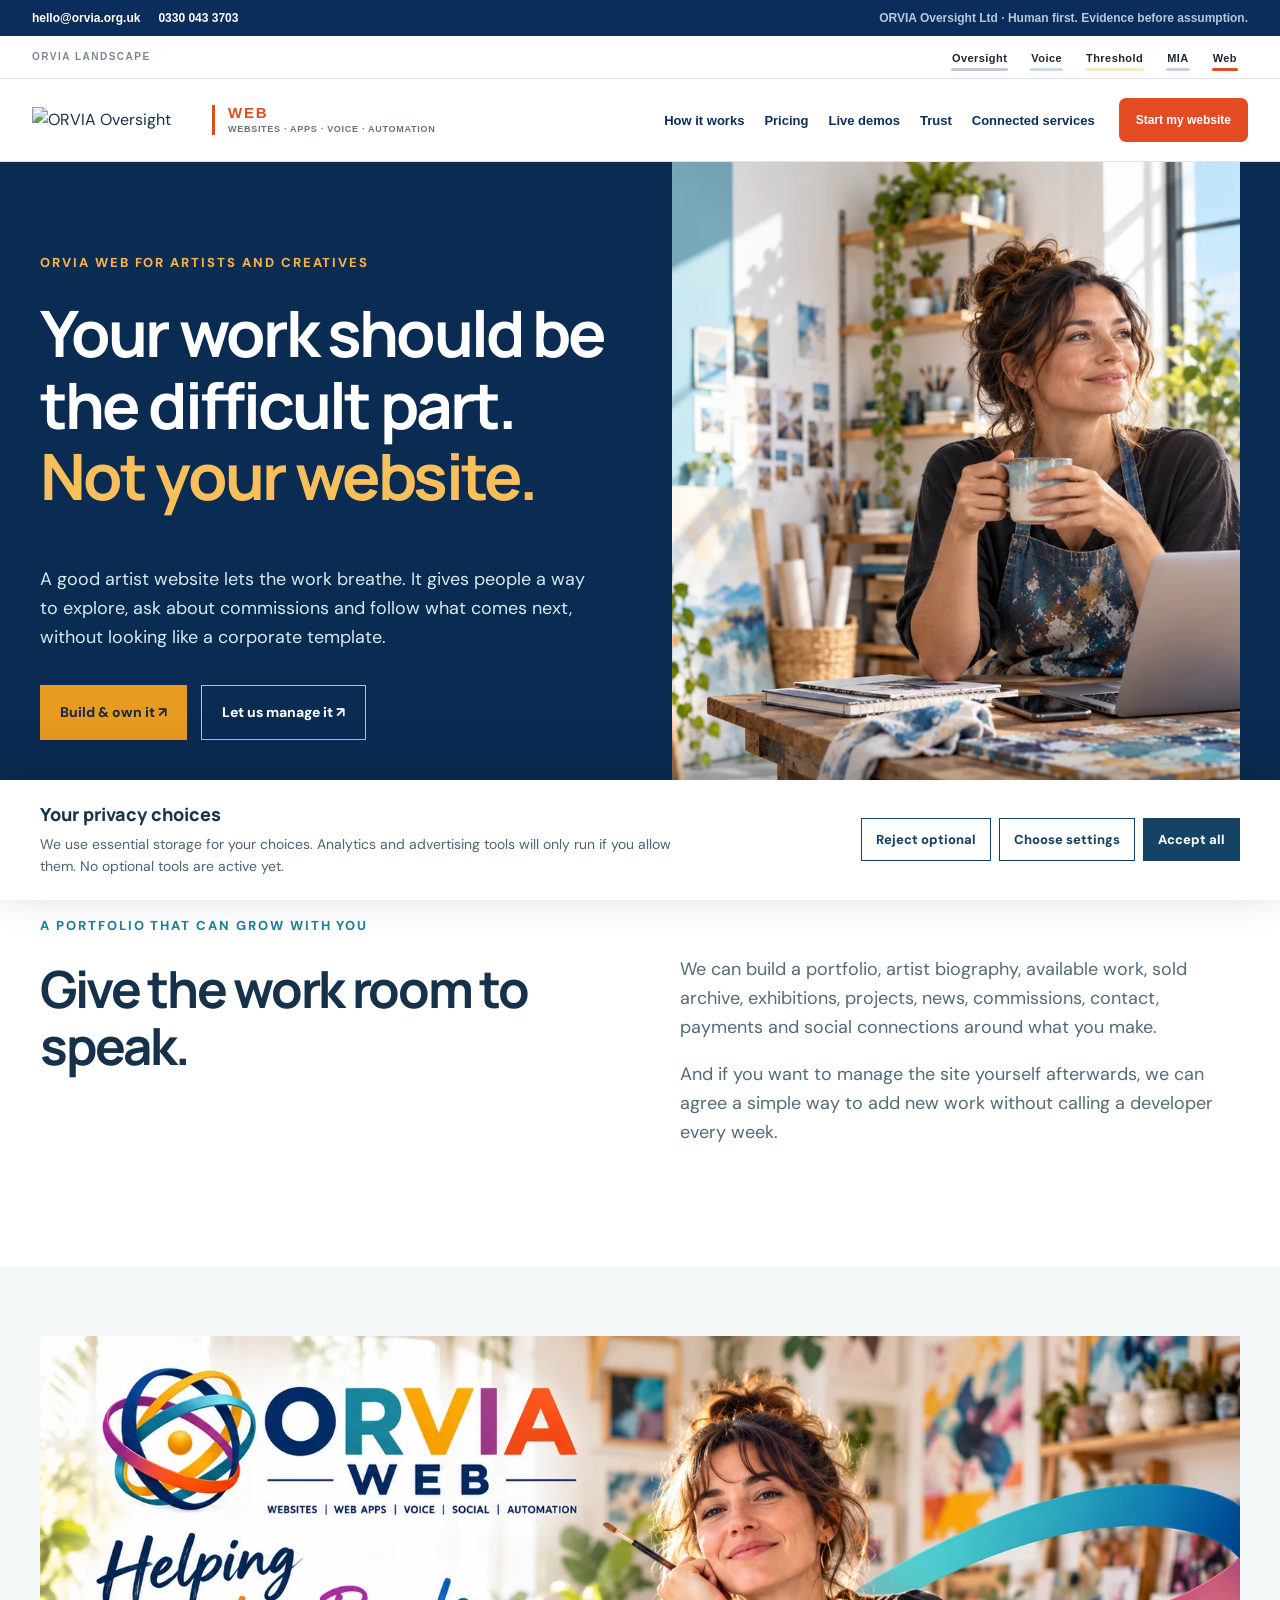
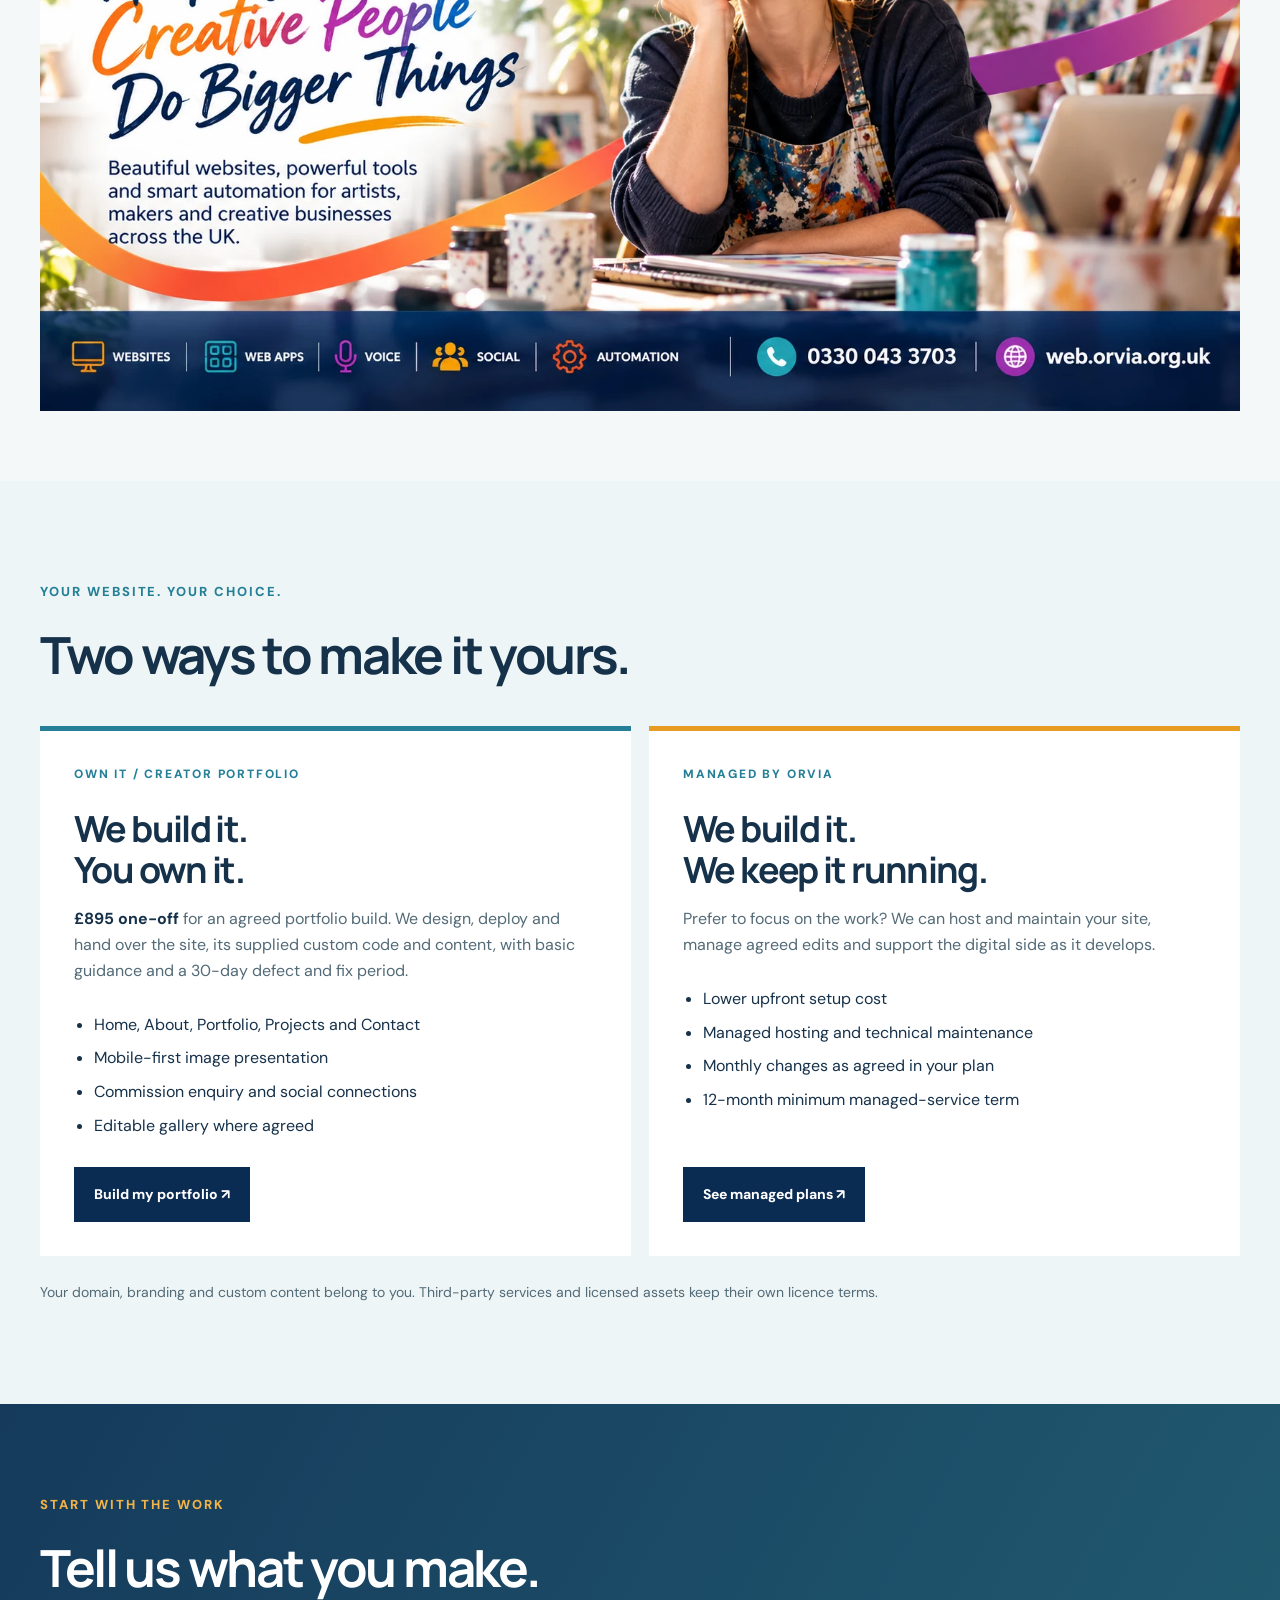
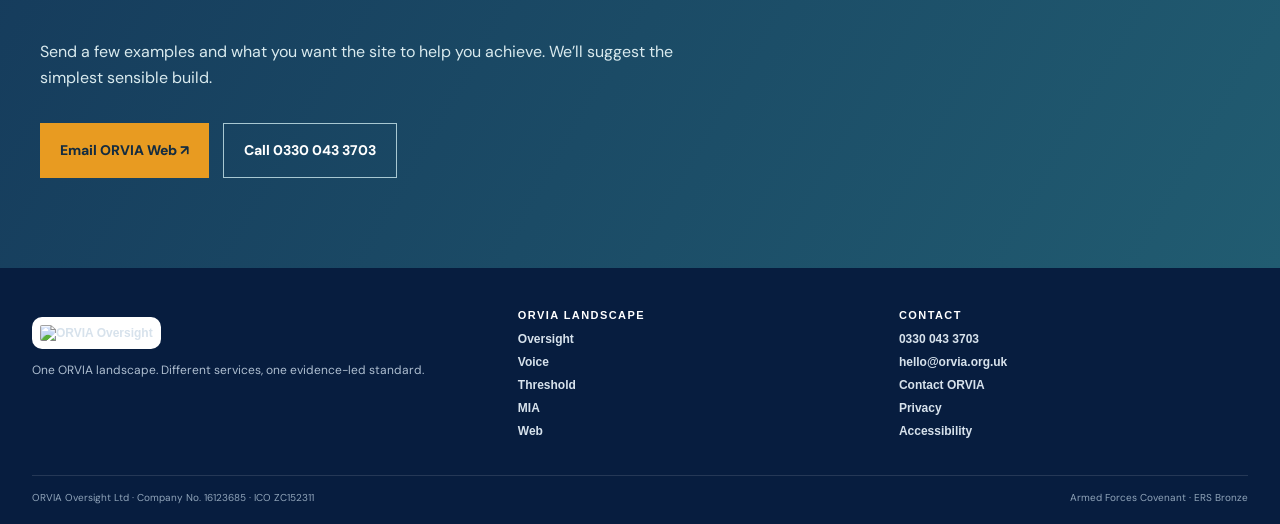
==== commit dd15cc50: "Use canonical ORVIA contact email" ====
--- a/artists/index.html
+++ b/artists/index.html
@@ -1,5 +1,5 @@
 <!doctype html><html lang="en-GB"><head><meta charset="utf-8"><meta name="viewport" content="width=device-width,initial-scale=1"><meta name="theme-color" content="#ffffff"><meta name="description" content="Artist and creative portfolio websites built around the work. Own your site outright or let ORVIA Web manage it for you."><link rel="canonical" href="https://web.orvia.org.uk/artists/"><meta property="og:type" content="website"><meta property="og:url" content="https://web.orvia.org.uk/artists/"><meta property="og:title" content="Artist & Creative Websites | ORVIA Web"><meta property="og:description" content="Portfolio websites designed around the work, with Own It and managed options from ORVIA Web."><meta property="og:image" content="https://web.orvia.org.uk/images/branded-creative.webp"><meta name="twitter:card" content="summary_large_image"><title>Artist & Creative Websites | ORVIA Web</title><link rel="icon" href="../favicon.svg" type="image/svg+xml"><link rel="preconnect" href="https://fonts.googleapis.com"><link rel="preconnect" href="https://fonts.gstatic.com" crossorigin><link href="https://fonts.googleapis.com/css2?family=DM+Sans:wght@400;500;600;700&family=Manrope:wght@400;500;600;700;800&display=swap" rel="stylesheet"><link rel="stylesheet" href="../style.css"><link rel="stylesheet" href="/landscape.css">
-</head><body><a class="skip" href="#main">Skip to content</a><header class="site-header"><div class="shell nav-wrap"><a class="brand" href="../" aria-label="ORVIA Web homepage"><img src="../images/orvia-web-logo.png" alt="ORVIA Web — Websites, Web Apps, Voice, Social, Automation" width="2048" height="682"></a><nav aria-label="Main navigation"><a href="../#choices">Your choice</a><a href="../#pricing">Pricing</a><a href="../#showcase">Live demos</a><a href="../#contact">Contact</a></nav><a class="header-cta" href="../#contact">Get started <span aria-hidden="true">↗</span></a></div></header><main id="main"><section class="artist-hero"><div class="shell artist-hero-grid"><div><p class="eyebrow">ORVIA Web for artists and creatives</p><h1>Your work should be the difficult part.<br><em>Not your website.</em></h1><p>A good artist website lets the work breathe. It gives people a way to explore, ask about commissions and follow what comes next, without looking like a corporate template.</p><div class="actions"><a class="button primary" href="#own">Build &amp; own it ↗</a><a class="button light-outline" href="#managed">Let us manage it ↗</a></div></div><img src="../images/creative.webp" alt="Independent artist working from a bright creative studio." width="1672" height="941" fetchpriority="high"></div></section><section class="section artist-intro"><div class="shell intro-grid"><div><p class="eyebrow">A portfolio that can grow with you</p><h2>Give the work room to speak.</h2></div><div><p>We can build a portfolio, artist biography, available work, sold archive, exhibitions, projects, news, commissions, contact, payments and social connections around what you make.</p><p>And if you want to manage the site yourself afterwards, we can agree a simple way to add new work without calling a developer every week.</p></div></div></section><section class="visual-band"><div class="shell"><img src="../images/branded-creative.webp" alt="ORVIA Web graphic: Helping Creative People Do Bigger Things." width="1672" height="941" loading="lazy"></div></section><section class="section artist-routes"><div class="shell"><p class="eyebrow">Your website. Your choice.</p><h2>Two ways to make it yours.</h2><div class="choice-grid artist-choice"><article id="own"><span>OWN IT / CREATOR PORTFOLIO</span><h3>We build it.<br>You own it.</h3><p><strong>£895 one-off</strong> for an agreed portfolio build. We design, deploy and hand over the site, its supplied custom code and content, with basic guidance and a 30-day defect and fix period.</p><ul><li>Home, About, Portfolio, Projects and Contact</li><li>Mobile-first image presentation</li><li>Commission enquiry and social connections</li><li>Editable gallery where agreed</li></ul><a class="button dark" href="mailto:web@orvia.org.uk?subject=Artist%20portfolio%20%E2%80%94%20Own%20It">Build my portfolio ↗</a></article><article id="managed"><span>MANAGED BY ORVIA</span><h3>We build it.<br>We keep it running.</h3><p>Prefer to focus on the work? We can host and maintain your site, manage agreed edits and support the digital side as it develops.</p><ul><li>Lower upfront setup cost</li><li>Managed hosting and technical maintenance</li><li>Monthly changes as agreed in your plan</li><li>12-month minimum managed-service term</li></ul><a class="button dark" href="../#managed">See managed plans ↗</a></article></div><p class="ownership-note">Your domain, branding and custom content belong to you. Third-party services and licensed assets keep their own licence terms.</p></div></section><section class="final-cta"><div class="shell"><p class="eyebrow">Start with the work</p><h2>Tell us what you make.</h2><p>Send a few examples and what you want the site to help you achieve. We’ll suggest the simplest sensible build.</p><div class="actions"><a class="button primary" href="mailto:web@orvia.org.uk?subject=Artist%20website%20enquiry">Email ORVIA Web ↗</a><a class="button light-outline" href="tel:03300433703">Call 0330 043 3703</a></div></div></section></main><footer><div class="shell footer-grid"><div><a href="../" aria-label="ORVIA Web homepage"><img class="footer-logo" src="../images/orvia-web-logo.png" alt="ORVIA Web — Websites, Web Apps, Voice, Social, Automation" width="2048" height="682"></a><p>You run the business. We’ll take care of the web.</p><p class="footer-services">Websites | Web Apps | Voice | Social | Automation</p></div><div><h3>Get in touch</h3><a href="tel:03300433703">0330 043 3703</a><a href="mailto:web@orvia.org.uk">web@orvia.org.uk</a><a href="https://web.orvia.org.uk/">web.orvia.org.uk</a></div><div><h3>Explore</h3><a href="https://orvia.org.uk/">ORVIA Oversight</a><a href="https://orvia.org.uk/privacy">Privacy</a><a href="https://orvia.org.uk/terms">Terms</a><a href="../#contact">Contact</a></div></div><div class="shell legal">ORVIA Web is a service of ORVIA Oversight Ltd. Company No. 16123685 · ICO Registration ZC152311 <button type="button" id="cookie-settings-open">Cookie settings</button></div></footer><div class="cookie-banner" id="cookie-banner" role="region" aria-label="Cookie choices" hidden><div><strong>Your privacy choices</strong><p>We use essential storage for your choices. Analytics and advertising tools will only run if you allow them. No optional tools are active yet.</p></div><div class="cookie-actions"><button type="button" id="cookie-reject">Reject optional</button><button type="button" id="cookie-customise">Choose settings</button><button type="button" id="cookie-accept">Accept all</button></div></div>
+</head><body><a class="skip" href="#main">Skip to content</a><header class="site-header"><div class="shell nav-wrap"><a class="brand" href="../" aria-label="ORVIA Web homepage"><img src="../images/orvia-web-logo.png" alt="ORVIA Web — Websites, Web Apps, Voice, Social, Automation" width="2048" height="682"></a><nav aria-label="Main navigation"><a href="../#choices">Your choice</a><a href="../#pricing">Pricing</a><a href="../#showcase">Live demos</a><a href="../#contact">Contact</a></nav><a class="header-cta" href="../#contact">Get started <span aria-hidden="true">↗</span></a></div></header><main id="main"><section class="artist-hero"><div class="shell artist-hero-grid"><div><p class="eyebrow">ORVIA Web for artists and creatives</p><h1>Your work should be the difficult part.<br><em>Not your website.</em></h1><p>A good artist website lets the work breathe. It gives people a way to explore, ask about commissions and follow what comes next, without looking like a corporate template.</p><div class="actions"><a class="button primary" href="#own">Build &amp; own it ↗</a><a class="button light-outline" href="#managed">Let us manage it ↗</a></div></div><img src="../images/creative.webp" alt="Independent artist working from a bright creative studio." width="1672" height="941" fetchpriority="high"></div></section><section class="section artist-intro"><div class="shell intro-grid"><div><p class="eyebrow">A portfolio that can grow with you</p><h2>Give the work room to speak.</h2></div><div><p>We can build a portfolio, artist biography, available work, sold archive, exhibitions, projects, news, commissions, contact, payments and social connections around what you make.</p><p>And if you want to manage the site yourself afterwards, we can agree a simple way to add new work without calling a developer every week.</p></div></div></section><section class="visual-band"><div class="shell"><img src="../images/branded-creative.webp" alt="ORVIA Web graphic: Helping Creative People Do Bigger Things." width="1672" height="941" loading="lazy"></div></section><section class="section artist-routes"><div class="shell"><p class="eyebrow">Your website. Your choice.</p><h2>Two ways to make it yours.</h2><div class="choice-grid artist-choice"><article id="own"><span>OWN IT / CREATOR PORTFOLIO</span><h3>We build it.<br>You own it.</h3><p><strong>£895 one-off</strong> for an agreed portfolio build. We design, deploy and hand over the site, its supplied custom code and content, with basic guidance and a 30-day defect and fix period.</p><ul><li>Home, About, Portfolio, Projects and Contact</li><li>Mobile-first image presentation</li><li>Commission enquiry and social connections</li><li>Editable gallery where agreed</li></ul><a class="button dark" href="mailto:hello@orvia.org.uk?subject=Artist%20portfolio%20%E2%80%94%20Own%20It">Build my portfolio ↗</a></article><article id="managed"><span>MANAGED BY ORVIA</span><h3>We build it.<br>We keep it running.</h3><p>Prefer to focus on the work? We can host and maintain your site, manage agreed edits and support the digital side as it develops.</p><ul><li>Lower upfront setup cost</li><li>Managed hosting and technical maintenance</li><li>Monthly changes as agreed in your plan</li><li>12-month minimum managed-service term</li></ul><a class="button dark" href="../#managed">See managed plans ↗</a></article></div><p class="ownership-note">Your domain, branding and custom content belong to you. Third-party services and licensed assets keep their own licence terms.</p></div></section><section class="final-cta"><div class="shell"><p class="eyebrow">Start with the work</p><h2>Tell us what you make.</h2><p>Send a few examples and what you want the site to help you achieve. We’ll suggest the simplest sensible build.</p><div class="actions"><a class="button primary" href="mailto:hello@orvia.org.uk?subject=Artist%20website%20enquiry">Email ORVIA Web ↗</a><a class="button light-outline" href="tel:03300433703">Call 0330 043 3703</a></div></div></section></main><footer><div class="shell footer-grid"><div><a href="../" aria-label="ORVIA Web homepage"><img class="footer-logo" src="../images/orvia-web-logo.png" alt="ORVIA Web — Websites, Web Apps, Voice, Social, Automation" width="2048" height="682"></a><p>You run the business. We’ll take care of the web.</p><p class="footer-services">Websites | Web Apps | Voice | Social | Automation</p></div><div><h3>Get in touch</h3><a href="tel:03300433703">0330 043 3703</a><a href="mailto:hello@orvia.org.uk">hello@orvia.org.uk</a><a href="https://web.orvia.org.uk/">web.orvia.org.uk</a></div><div><h3>Explore</h3><a href="https://orvia.org.uk/">ORVIA Oversight</a><a href="https://orvia.org.uk/privacy">Privacy</a><a href="https://orvia.org.uk/terms">Terms</a><a href="../#contact">Contact</a></div></div><div class="shell legal">ORVIA Web is a service of ORVIA Oversight Ltd. Company No. 16123685 · ICO Registration ZC152311 <button type="button" id="cookie-settings-open">Cookie settings</button></div></footer><div class="cookie-banner" id="cookie-banner" role="region" aria-label="Cookie choices" hidden><div><strong>Your privacy choices</strong><p>We use essential storage for your choices. Analytics and advertising tools will only run if you allow them. No optional tools are active yet.</p></div><div class="cookie-actions"><button type="button" id="cookie-reject">Reject optional</button><button type="button" id="cookie-customise">Choose settings</button><button type="button" id="cookie-accept">Accept all</button></div></div>
 <dialog id="cookie-dialog" aria-labelledby="cookie-title"><form method="dialog" class="cookie-form"><h2 id="cookie-title">Cookie settings</h2><p>Essential storage keeps your choice. You can change it at any time. Analytics and advertising integrations are prepared but will not run without consent.</p><label><input type="checkbox" checked disabled> Essential <span>Always on</span></label><label><input type="checkbox" id="consent-analytics"> Analytics <span>Understand site visits</span></label><label><input type="checkbox" id="consent-marketing"> Marketing <span>Measure advertising campaigns</span></label><div class="cookie-dialog-actions"><button type="button" id="cookie-save">Save choices</button><button type="submit">Cancel</button></div></form></dialog>
 <script src="../site.js" defer></script><script src="/landscape.js" defer></script>
 </body></html>
--- a/landscape.css
+++ b/landscape.css
@@ -38,3 +38,18 @@
 .orvia-common-footer__base .push{margin-left:auto}
 @media(max-width:820px){.orvia-contactbar__inner,.orvia-common-footer__inner,.orvia-common-footer__base{width:calc(100% - 28px)}.orvia-common-footer__inner{grid-template-columns:1fr 1fr}.orvia-common-footer__brand{grid-column:1/-1}}
 @media(max-width:560px){.orvia-contactbar__inner{gap:10px;font-size:10px}.orvia-contactbar .push{display:none}.orvia-common-footer__inner{grid-template-columns:1fr}.orvia-common-footer__brand{grid-column:auto}.orvia-common-footer__base .push{margin-left:0;width:100%}}
+
+.orvia-family-header{background:rgba(255,255,255,.98);border-bottom:1px solid var(--orvia-line);position:sticky;top:0;z-index:70;backdrop-filter:blur(12px)}
+.orvia-family-header__inner{width:min(calc(100% - 64px),var(--orvia-wide));margin:0 auto;min-height:82px;display:flex;align-items:center;gap:24px}
+.orvia-family-header__brand{display:flex;align-items:center;gap:14px;text-decoration:none!important;min-width:0}
+.orvia-family-header__brand img{width:166px!important;height:auto!important;display:block}
+.orvia-family-header__product{border-left:3px solid var(--orvia-accent);padding-left:13px;display:grid;gap:4px;line-height:1}
+.orvia-family-header__product strong{font:900 15px/1 Inter,Arial,sans-serif;letter-spacing:.12em;text-transform:uppercase;color:var(--orvia-accent)}
+.orvia-family-header__product small{font:700 9px/1.2 Inter,Arial,sans-serif;letter-spacing:.08em;text-transform:uppercase;color:#647383;white-space:nowrap}
+.orvia-family-header__nav{margin-left:auto;display:flex;align-items:center;gap:20px}
+.orvia-family-header__nav a{position:relative;text-decoration:none!important;color:var(--orvia-o)!important;font:800 13px/1 Inter,Arial,sans-serif;padding:31px 0}
+.orvia-family-header__nav a:after{content:"";position:absolute;left:0;right:100%;bottom:18px;height:2px;background:var(--orvia-accent);transition:.18s}
+.orvia-family-header__nav a:hover:after{right:0}
+.orvia-family-header__cta{display:inline-flex;align-items:center;justify-content:center;min-height:44px;padding:0 17px;background:var(--orvia-accent);color:#fff!important;text-decoration:none!important;font:850 12px/1 Inter,Arial,sans-serif;border-radius:7px;white-space:nowrap}
+@media(max-width:1050px){.orvia-family-header__nav{display:none}.orvia-family-header__inner{min-height:72px}.orvia-family-header__cta{margin-left:auto}}
+@media(max-width:620px){.orvia-family-header__inner{width:calc(100% - 28px);gap:10px}.orvia-family-header__brand img{width:126px!important}.orvia-family-header__product small{display:none}.orvia-family-header__product strong{font-size:11px}.orvia-family-header__cta{padding:0 11px;font-size:10px}}
